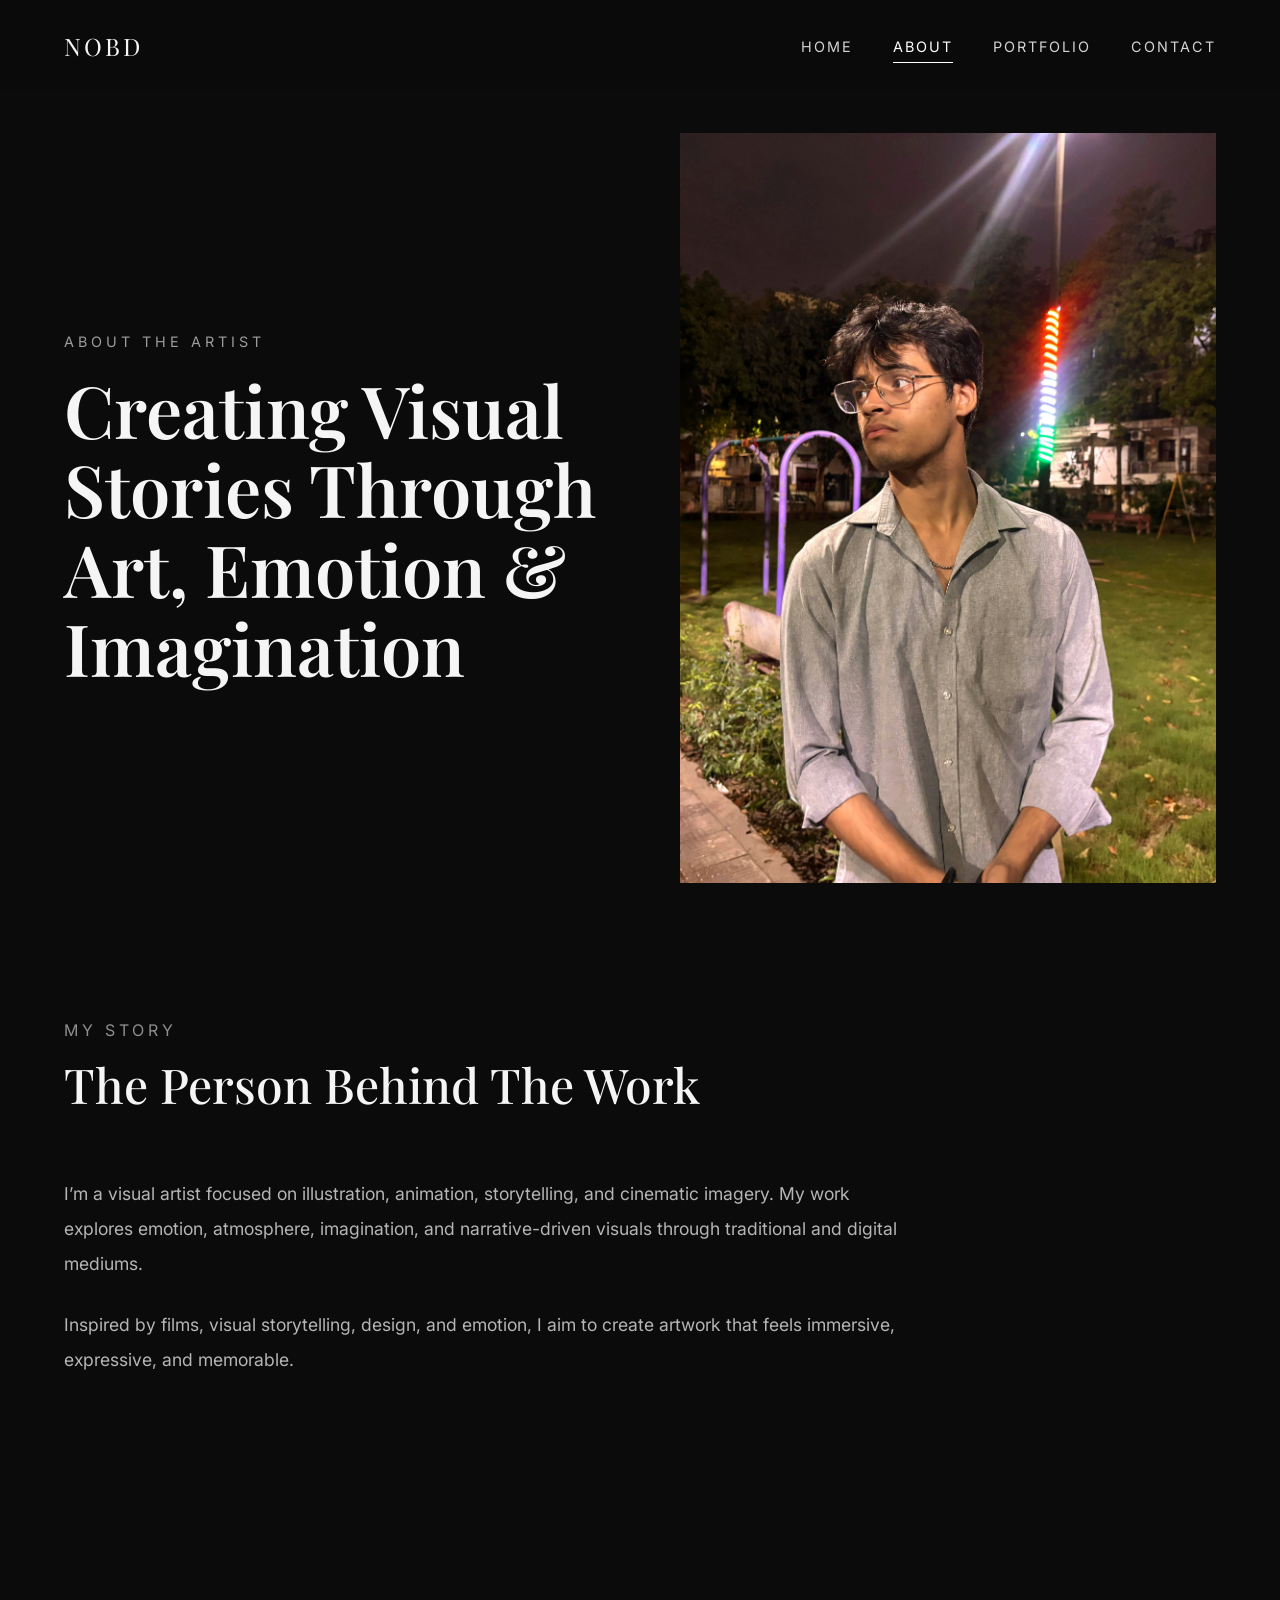
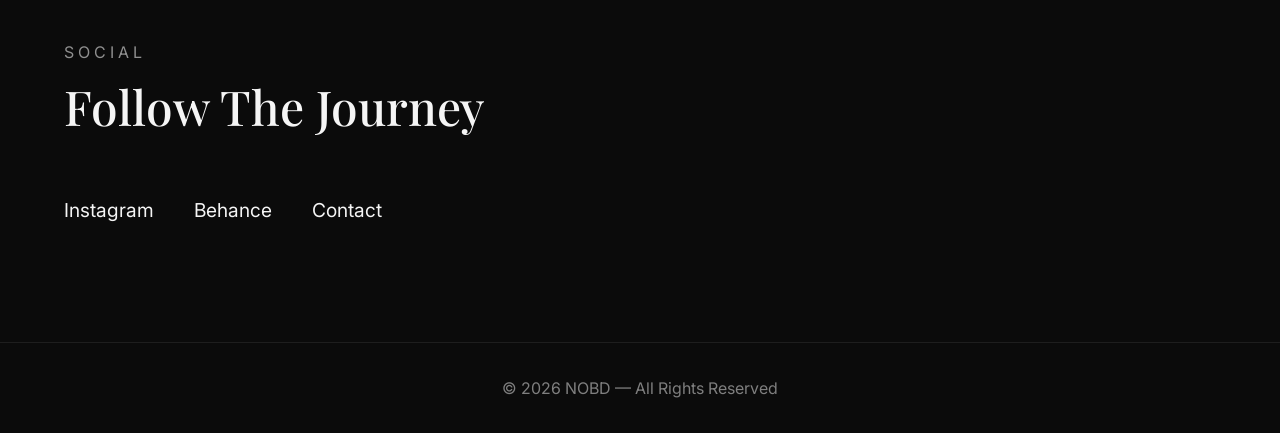
==== about.html @ cdb42632 "Update about.html" ====
<!DOCTYPE html>
<html lang="en">
<head>
    <meta charset="UTF-8">
    <meta name="viewport" content="width=device-width, initial-scale=1.0">

    <title>NOBD — About</title>

    <!-- Google Fonts -->
    <link rel="preconnect" href="https://fonts.googleapis.com">
    <link rel="preconnect" href="https://fonts.gstatic.com" crossorigin>

    <link href="https://fonts.googleapis.com/css2?family=Playfair+Display:wght@400;500;600;700&family=Inter:wght@300;400;500;600&display=swap" rel="stylesheet">

    <link rel="stylesheet" href="style.css">
</head>
<body>

    <!-- NAVBAR -->
    <header>
        <nav class="navbar">

            <a href="index.html" class="logo">NOBD</a>

            <ul class="nav-links">
                <li><a href="index.html">HOME</a></li>
                <li><a href="about.html" class="active">ABOUT</a></li>
                <li><a href="portfolio.html">PORTFOLIO</a></li>
                <li><a href="contact.html">CONTACT</a></li>
            </ul>

        </nav>
    </header>


    <!-- ABOUT HERO -->
    <section class="about-page">

        <div class="about-left">
            <p class="small-heading">ABOUT THE ARTIST</p>

            <h1>
                Creating Visual Stories Through Art, Emotion & Imagination
            </h1>
        </div>

        <div class="about-right">
            <img src="IMG_20260401_085325.jpg.jpeg" alt="Artist Portrait">
        </div>

    </section>


    <!-- BIO -->
    <section class="about-content">

        <div class="section-title">
            <p>MY STORY</p>
            <h2>The Person Behind The Work</h2>
        </div>

        <p class="about-description">
            I’m a visual artist focused on illustration, animation,
            storytelling, and cinematic imagery. My work explores emotion,
            atmosphere, imagination, and narrative-driven visuals through
            traditional and digital mediums.
        </p>

        <p class="about-description">
            Inspired by films, visual storytelling, design, and emotion,
            I aim to create artwork that feels immersive, expressive,
            and memorable.
        </p>

    </section>

  <!-- SOCIALS -->
    <section class="social-section">

        <div class="section-title">
            <p>SOCIAL</p>
            <h2>Follow The Journey</h2>
        </div>

        <div class="social-links">
            <a href="#">Instagram</a>
            <a href="#">Behance</a>
            <a href="#">Contact</a>
        </div>

    </section>


    <!-- FOOTER -->
    <footer>
        <p>© 2026 NOBD — All Rights Reserved</p>
    </footer>

</body>
</html>
---- style.css ----
/* RESET */

*{
    margin:0;
    padding:0;
    box-sizing:border-box;
}

html{
    scroll-behavior:smooth;
}

body{
    background:#0b0b0b;
    color:#f5f5f5;
    font-family:'Inter', sans-serif;
}


/* NAVBAR */

header{
    width:100%;
    position:fixed;
    top:0;
    left:0;
    z-index:1000;
    background:rgba(11,11,11,0.95);
    backdrop-filter:blur(10px);
}

.hero {
    position: relative;
    background: url("IMG_20260528_232322.jpg.jpeg") no-repeat center center;
    background-size: cover;
    min-height: 100vh; /* full screen height */
    display: flex;
    align-items: center;
    justify-content: center;
    text-align: left;
    color: white;
}

/* Add a semi-transparent overlay */
.hero::before {
    content: "";
    position: absolute;
    top: 0;
    left: 0;
    width: 100%;
    height: 100%;
    background-color: rgba(0,0,0,0.5); /* black overlay at 50% transparency */
    z-index: 1;
}

/* Ensure text stays above the overlay */
.hero h1,
.hero p,
.hero .hero-button {
    position: relative;
    z-index: 2;
}

.navbar{
    width:90%;
    max-width:1400px;
    margin:auto;

    display:flex;
    justify-content:space-between;
    align-items:center;

    padding:30px 0;
}

.logo{
    text-decoration:none;
    color:#f5f5f5;
    font-size:1.5rem;
    font-family:'Playfair Display', serif;
    letter-spacing:3px;
}

.nav-links{
    display:flex;
    list-style:none;
    gap:40px;
}

.nav-links a{
    text-decoration:none;
    color:#d4d4d4;
    font-size:0.9rem;
    letter-spacing:2px;
    position:relative;
    transition:0.3s;
}

.nav-links a:hover,
.nav-links a.active{
    color:white;
}

.nav-links a::after{
    content:'';
    position:absolute;
    left:0;
    bottom:-8px;
    width:0;
    height:1px;
    background:white;
    transition:0.3s ease;
}

.nav-links a:hover::after,
.nav-links a.active::after{
    width:100%;
}


/* HERO */

.hero{
    min-height:100vh;
    display:flex;
    align-items:center;
    width:90%;
    max-width:1400px;
    margin:auto;
}

.hero-text{
    max-width:850px;
}

.small-heading{
    text-transform:uppercase;
    letter-spacing:4px;
    font-size:0.9rem;
    color:#9d9d9d;
    margin-bottom:20px;
}

.hero h1{
    font-family:'Playfair Display', serif;
    font-size:5.5rem;
    font-weight:600;
    line-height:1.1;
    margin-bottom:30px;
}

.hero-description{
    color:#b5b5b5;
    font-size:1.1rem;
    line-height:1.9;
    max-width:650px;
    margin-bottom:40px;
}

.hero-button{
    display:inline-block;
    text-decoration:none;
    color:#0b0b0b;
    background:#f5f5f5;
    padding:18px 42px;
    transition:0.4s ease;
    letter-spacing:2px;
    text-transform:uppercase;
}

.hero-button:hover{
    transform:translateY(-3px);
}


/* SECTION SPACING */

.featured-work,
.about-preview,
.social-section{
    width:90%;
    max-width:1400px;
    margin:auto;
    padding:120px 0;
}


/* TITLES */

.section-title p{
    color:#8f8f8f;
    letter-spacing:4px;
    margin-bottom:12px;
    text-transform:uppercase;
}

.section-title h2{
    font-size:3rem;
    font-family:'Playfair Display', serif;
    font-weight:500;
    margin-bottom:60px;
}


/* GALLERY */

.gallery-grid{
    display:grid;
    grid-template-columns:repeat(3,1fr);
    gap:30px;
}

.gallery-card{
    overflow:hidden;
    cursor:pointer;
}

.gallery-card img{
    width:100%;
    height:500px;
    object-fit:cover;
    transition:0.6s ease;
}

.gallery-card:hover img{
    transform:scale(1.08);
}


/* ABOUT PREVIEW */

.about-text{
    max-width:700px;
    color:#b5b5b5;
    line-height:2;
    font-size:1.05rem;
    margin-bottom:25px;
}

.text-link{
    color:#f5f5f5;
    text-decoration:none;
    letter-spacing:2px;
    text-transform:uppercase;
}

.text-link:hover{
    opacity:0.7;
}


/* SOCIAL */

.social-links{
    display:flex;
    gap:40px;
    flex-wrap:wrap;
}

.social-links a{
    color:#f5f5f5;
    text-decoration:none;
    font-size:1.2rem;
    position:relative;
}

.social-links a::after{
    content:'';
    position:absolute;
    left:0;
    bottom:-6px;
    width:0;
    height:1px;
    background:#fff;
    transition:0.3s;
}

.social-links a:hover::after{
    width:100%;
}


/* FOOTER */

footer{
    border-top:1px solid #1e1e1e;
    text-align:center;
    padding:35px 20px;
    color:#7f7f7f;
}


/* RESPONSIVE */

@media(max-width:992px){

    .hero h1{
        font-size:4rem;
    }

    .gallery-grid{
        grid-template-columns:1fr;
    }

    .gallery-card img{
        height:400px;
    }
}

@media(max-width:768px){

    .navbar{
        flex-direction:column;
        gap:20px;
    }

    .nav-links{
        gap:20px;
        flex-wrap:wrap;
        justify-content:center;
    }

    .hero{
        text-align:center;
        justify-content:center;
    }

    .hero h1{
        font-size:3rem;
    }

    .section-title h2{
        font-size:2.2rem;
    }

    .social-links{
        gap:20px;
    }
}

/* ABOUT PAGE */

.about-page{
    width:90%;
    max-width:1400px;
    min-height:100vh;
    margin:auto;

    display:grid;
    grid-template-columns:1fr 1fr;
    align-items:center;
    gap:80px;

    padding-top:120px;
}

.about-left h1{
    font-family:'Playfair Display', serif;
    font-size:4.5rem;
    line-height:1.1;
    font-weight:600;
}

.about-right img{
    width:100%;
    height:750px;
    object-fit:cover;
}

.about-content,
.skills-section,
.artist-philosophy{
    width:90%;
    max-width:1400px;
    margin:auto;
    padding:120px 0;
}

.about-description{
    max-width:850px;
    color:#b5b5b5;
    font-size:1.1rem;
    line-height:2;
    margin-bottom:25px;
}

.skills-grid{
    display:grid;
    grid-template-columns:repeat(3,1fr);
    gap:30px;
}

.skill-card{
    border:1px solid #222;
    padding:45px;
    transition:0.4s ease;
}

.skill-card:hover{
    transform:translateY(-5px);
}

.skill-card h3{
    font-family:'Playfair Display', serif;
    font-size:2rem;
    margin-bottom:15px;
}

.skill-card p{
    color:#b5b5b5;
    line-height:1.8;
}

@media(max-width:992px){

    .about-page{
        grid-template-columns:1fr;
    }

    .about-left h1{
        font-size:3rem;
    }

    .about-right img{
        height:500px;
    }

    .skills-grid{
        grid-template-columns:1fr;
    }
}

/* PORTFOLIO PAGE */

/* ==========================
   PORTFOLIO PAGE
========================== */

.portfolio-hero{
    width:90%;
    max-width:1400px;
    min-height:70vh;
    margin:auto;

    display:flex;
    flex-direction:column;
    justify-content:center;

    padding-top:140px;
}

.portfolio-hero h1{
    font-family:'Playfair Display', serif;
    font-size:5rem;
    line-height:1.08;
    font-weight:600;
    max-width:950px;
}


/* CATEGORY MENU */

.portfolio-menu{
    width:90%;
    max-width:1400px;
    margin:auto;

    display:flex;
    gap:40px;
    flex-wrap:wrap;

    padding-bottom:100px;
}

.portfolio-menu a{
    color:#f5f5f5;
    text-decoration:none;
    text-transform:uppercase;
    letter-spacing:2px;
    font-size:0.95rem;

    position:relative;
}

.portfolio-menu a::after{
    content:'';
    position:absolute;
    left:0;
    bottom:-7px;

    width:0;
    height:1px;

    background:#f5f5f5;
    transition:0.35s ease;
}

.portfolio-menu a:hover::after{
    width:100%;
}


/* PORTFOLIO SECTION */

.portfolio-section{
    width:90%;
    max-width:1400px;
    margin:auto;
    padding:90px 0;
}


/* PINTEREST GRID */

.gallery-grid{
    column-count:3;
    column-gap:24px;
}

.gallery-card{
    break-inside:avoid;
    margin-bottom:24px;

    overflow:hidden;
    cursor:pointer;
}

.gallery-card img{
    width:100%;
    display:block;

    transition:0.6s ease;
}

.gallery-card:hover img{
    transform:scale(1.04);
}


/* FILMS */

.film-grid{
    display:grid;
    grid-template-columns:repeat(2,1fr);
    gap:30px;
}

.film-card{
    border:1px solid #222;
    padding:50px;
    transition:0.35s ease;
}

.film-card:hover{
    transform:translateY(-4px);
}

.film-card h3{
    font-family:'Playfair Display', serif;
    font-size:2rem;
    margin-bottom:20px;
}

.film-card p{
    color:#b5b5b5;
    line-height:1.9;
}


/* COMMISSIONS */

.commission-section{
    width:90%;
    max-width:1400px;
    margin:auto;
    text-align:center;

    padding:140px 0;
}

.commission-box{
    max-width:750px;
    margin:50px auto;

    border:1px solid #222;
    padding:60px;
}

.commission-box p{
    font-size:1.1rem;
    margin-bottom:20px;
    color:#d4d4d4;
}


/* RESPONSIVE */

@media(max-width:992px){

    .portfolio-hero h1{
        font-size:3.5rem;
    }

    .gallery-grid{
        column-count:2;
    }

    .film-grid{
        grid-template-columns:1fr;
    }
}

@media(max-width:768px){

    .portfolio-hero h1{
        font-size:2.7rem;
    }

    .portfolio-menu{
        gap:20px;
    }

    .gallery-grid{
        column-count:1;
    }

    .commission-box{
        padding:40px 25px;
    }
}

/* CONTACT PAGE */

.contact-hero{
    width:90%;
    max-width:1400px;
    min-height:70vh;
    margin:auto;

    display:flex;
    flex-direction:column;
    justify-content:center;

    padding-top:120px;
}

.contact-hero h1{
    font-family:'Playfair Display', serif;
    font-size:5rem;
    line-height:1.1;
    max-width:850px;
    margin-bottom:25px;
}

.contact-subtext{
    color:#b5b5b5;
    max-width:600px;
    line-height:1.9;
    font-size:1.1rem;
}

.contact-container{
    width:90%;
    max-width:1400px;
    margin:auto;

    display:grid;
    grid-template-columns:1fr 1fr;
    gap:80px;

    padding:100px 0;
}

.contact-links{
    display:flex;
    flex-direction:column;
    gap:40px;
}

.contact-item span{
    display:block;
    color:#8a8a8a;
    letter-spacing:3px;
    text-transform:uppercase;
    margin-bottom:10px;
}

.contact-item a{
    color:#f5f5f5;
    text-decoration:none;
    font-size:1.3rem;
    transition:0.3s;
}

.contact-item a:hover{
    opacity:0.7;
}

.contact-form{
    display:flex;
    flex-direction:column;
    gap:25px;
}

.contact-form input,
.contact-form textarea{
    background:transparent;
    border:1px solid #2a2a2a;
    color:#f5f5f5;
    padding:22px;
    font-size:1rem;
    font-family:'Inter', sans-serif;
    outline:none;
}

.contact-form textarea{
    min-height:220px;
    resize:none;
}

.contact-form input:focus,
.contact-form textarea:focus{
    border-color:#f5f5f5;
}

.contact-form button{
    border:none;
    cursor:pointer;
    width:fit-content;
}

@media(max-width:992px){

    .contact-hero h1{
        font-size:3rem;
    }

    .contact-container{
        grid-template-columns:1fr;
    }
}
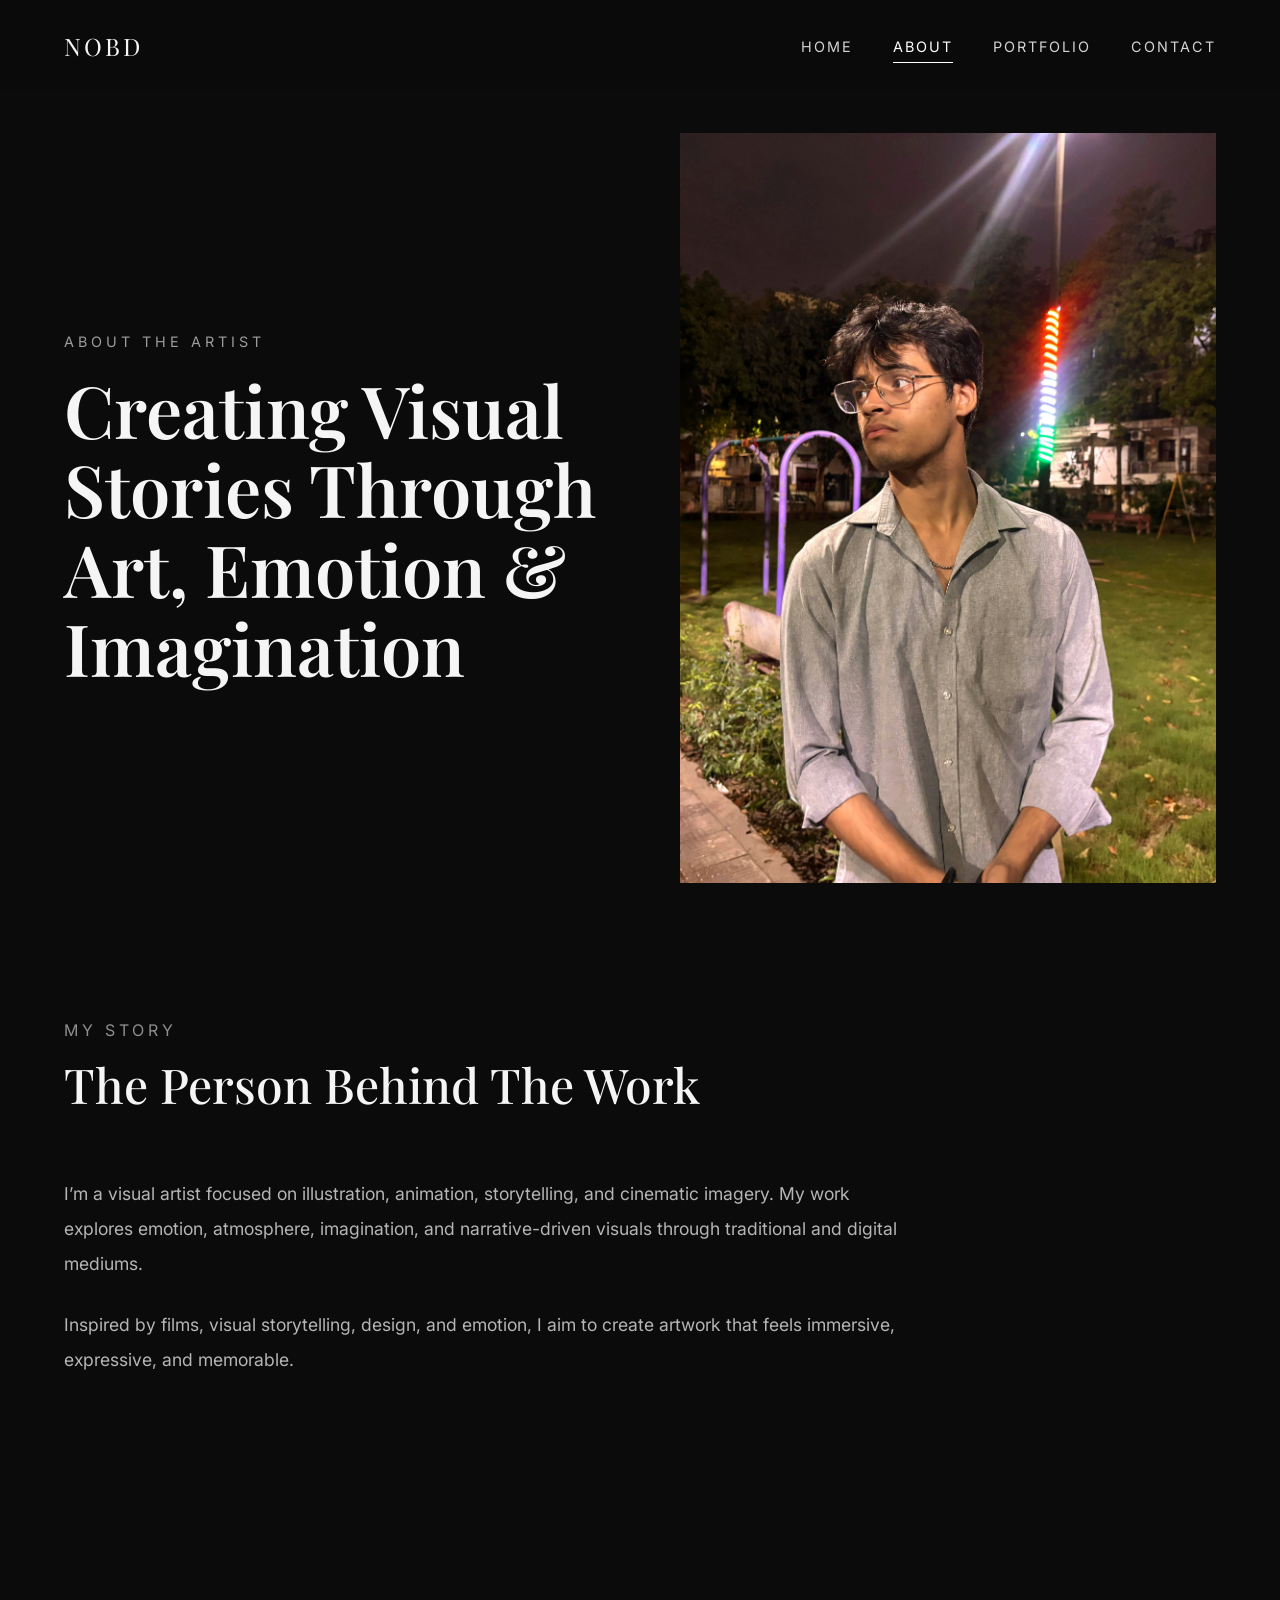
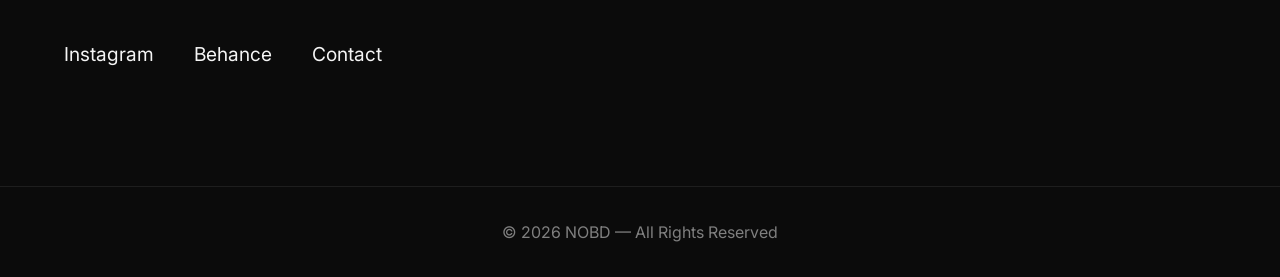
==== commit c551729e: "Update about.html" ====
--- a/about.html
+++ b/about.html
@@ -77,11 +77,6 @@
   <!-- SOCIALS -->
     <section class="social-section">
 
-        <div class="section-title">
-            <p>SOCIAL</p>
-            <h2>Follow The Journey</h2>
-        </div>
-
         <div class="social-links">
             <a href="#">Instagram</a>
             <a href="#">Behance</a>
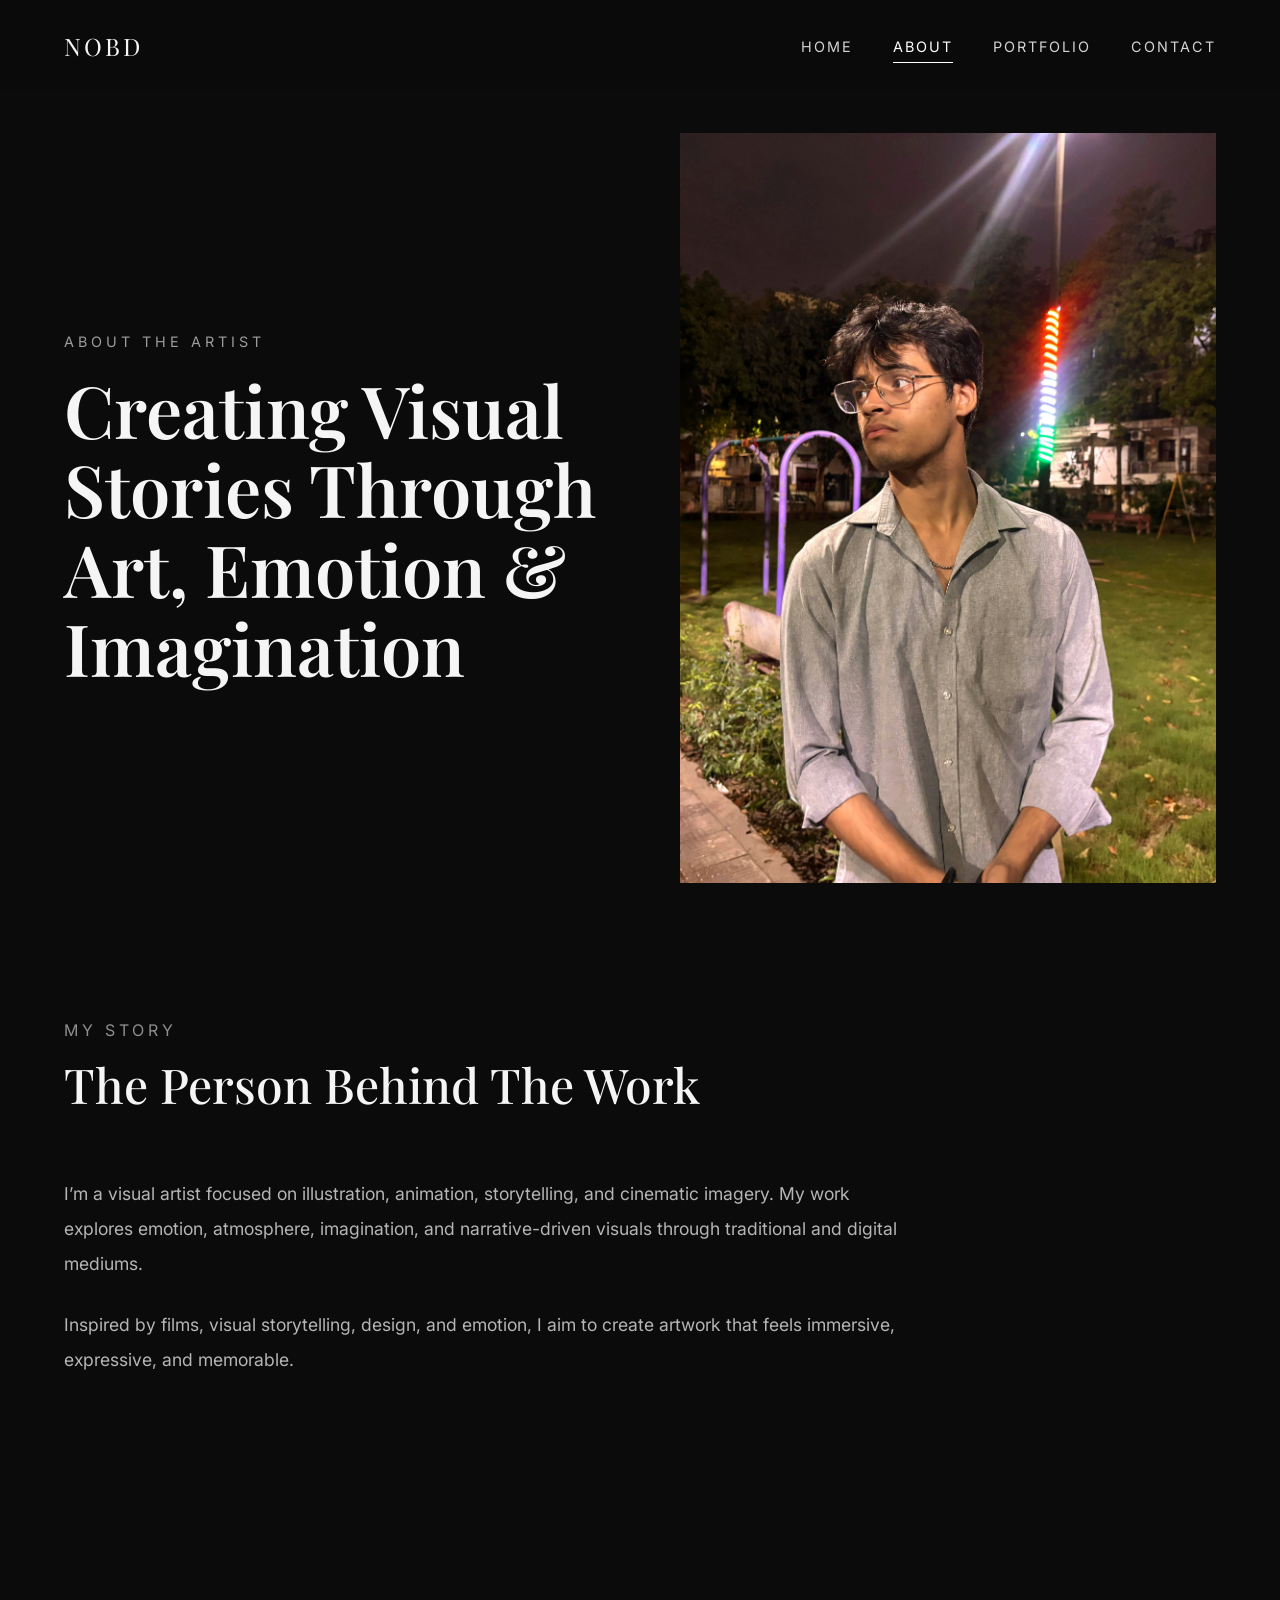
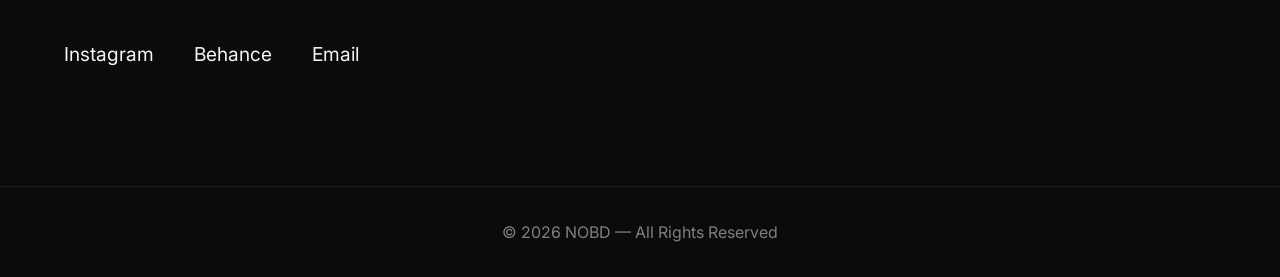
==== commit 24ee949f: "Update about.html" ====
--- a/about.html
+++ b/about.html
@@ -80,7 +80,7 @@
         <div class="social-links">
             <a href="#">Instagram</a>
             <a href="#">Behance</a>
-            <a href="#">Contact</a>
+            <a href="#">Email</a>
         </div>
 
     </section>
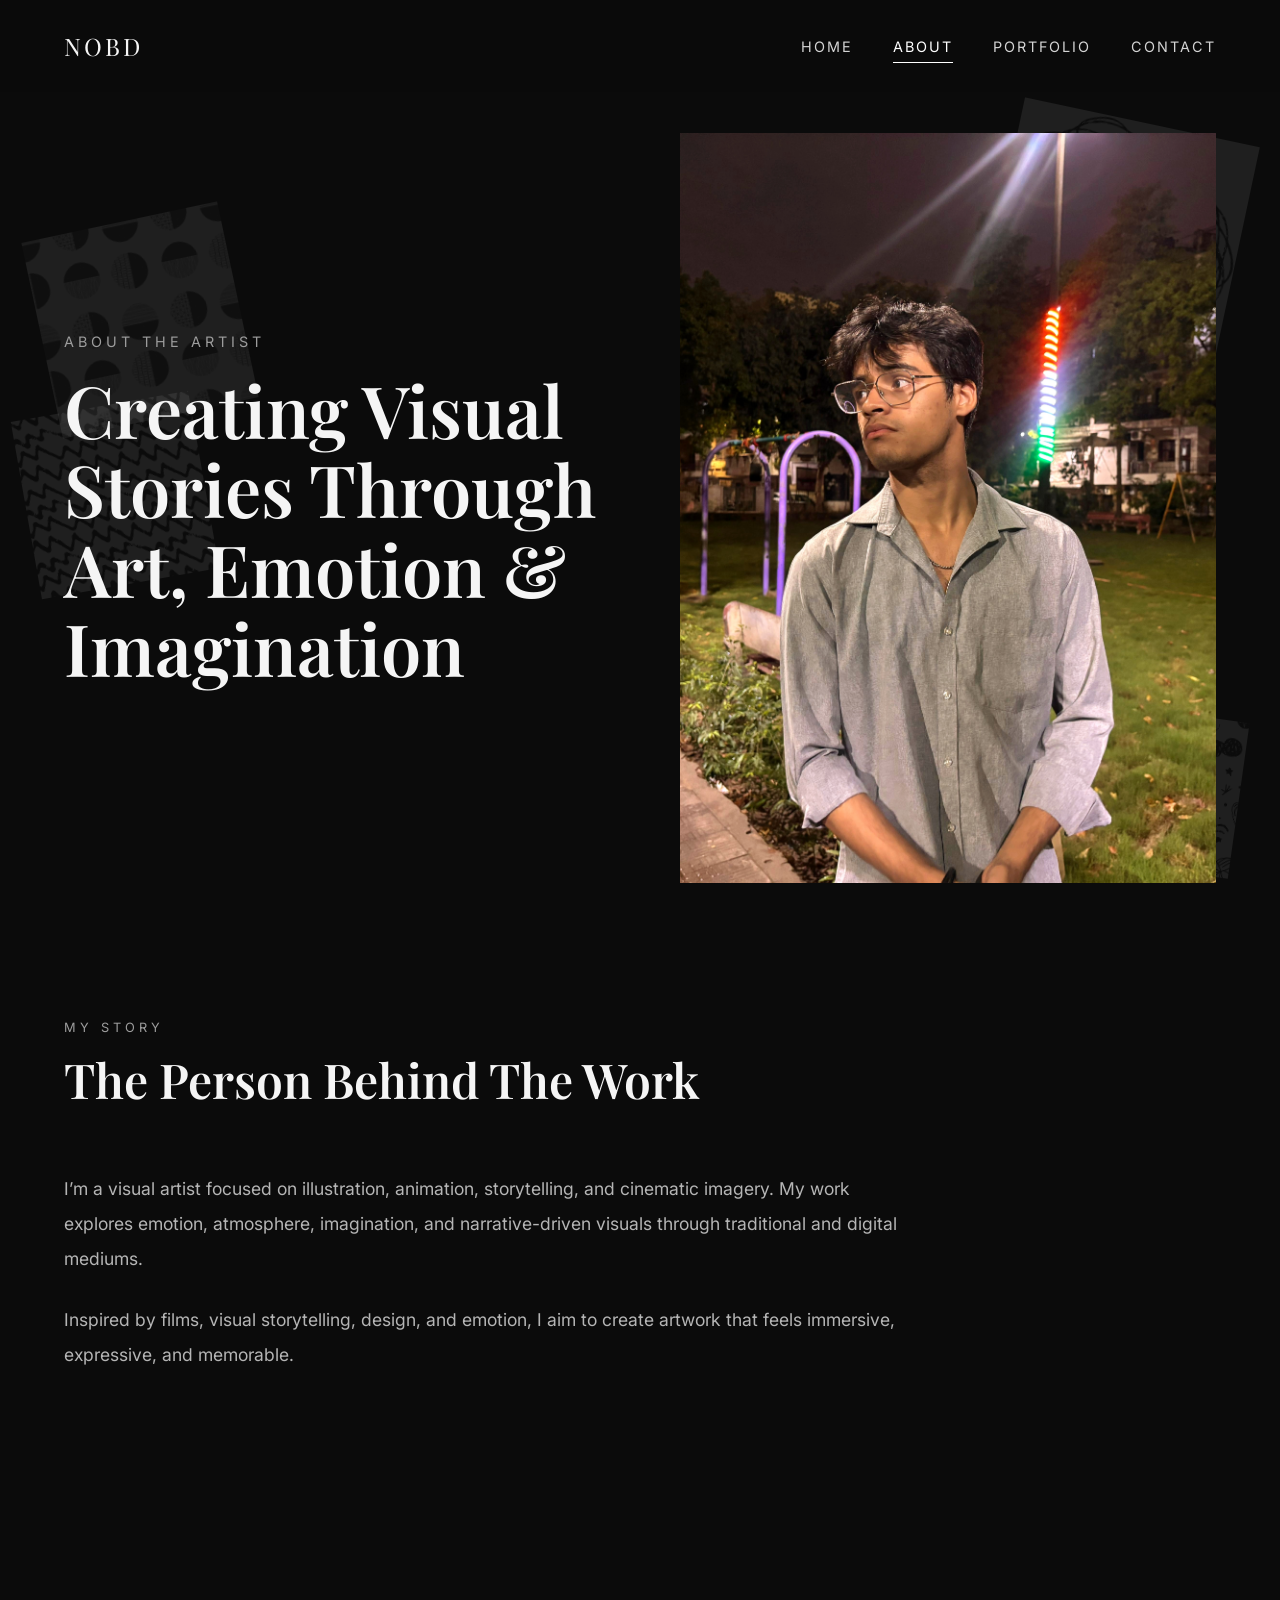
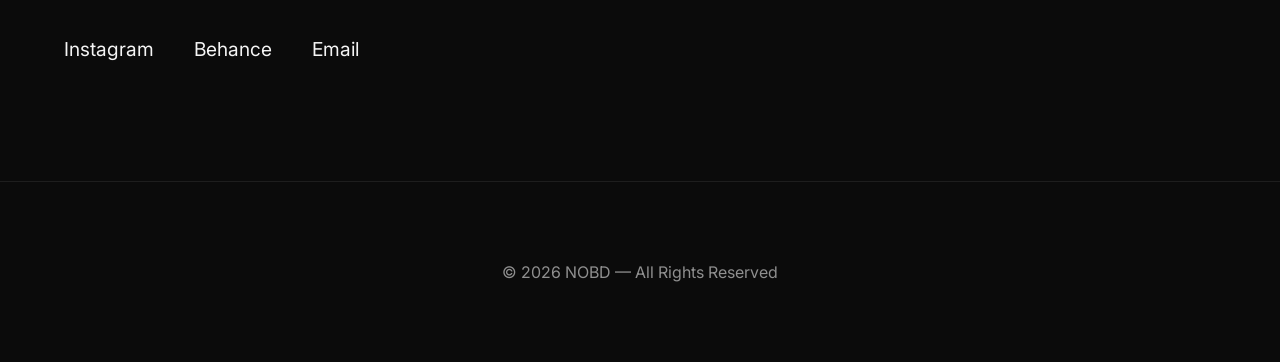
==== commit 4b6b77a1: "Update about.html" ====
--- a/about.html
+++ b/about.html
@@ -50,7 +50,13 @@
 
     </section>
 
+<!-- 3D DOODLES BACKGROUND -->
 
+<img src="irbNnd6zUmK8MLkMOgVqT2cky3yNyKaSiYp2iGUiqb-Iz8wboo-SpiJLUc4adZH9-VQaPQr3JUed2CWcxKu-xfXt7uoMErpBBxB45ysJFe-n9ABugfDm_D38xRViabHUWdEs6S34VGIXd-7Umz3UbDQqi__qfjJBYPEoh6MdU6sDRT0OMRGdSq-DNMKvC59c.jpg" class="doodle doodle-1" alt="">
+<img src="monochrome-zigzag-pattern-vector-21310605.webp" class="doodle doodle-2" alt="">
+<img src="seamless-monochrome-pattern-featuring-variety-hand-drawn-black-doodles-white-background-including-stars-spirals-clouds-447871939.webp" class="doodle doodle-3" alt="">
+<img src="hand-drawn-monochrome-pattern-vector-37376647.webp" class="doodle doodle-4" alt="">
+    
     <!-- BIO -->
     <section class="about-content">
 
--- a/style.css
+++ b/style.css
@@ -430,63 +430,45 @@
     }
 }
 
-/* PORTFOLIO PAGE */
-
-/* ==========================
+
+
+/* ======================================
    PORTFOLIO PAGE
-========================== */
-
-.portfolio-hero{
-    width:90%;
-    max-width:1400px;
-    min-height:70vh;
-    margin:auto;
-
-    display:flex;
-    flex-direction:column;
-    justify-content:center;
-
-    padding-top:140px;
-}
-
-.portfolio-hero h1{
-    font-family:'Playfair Display', serif;
-    font-size:5rem;
-    line-height:1.08;
-    font-weight:600;
-    max-width:950px;
-}
-
-
-/* CATEGORY MENU */
+====================================== */
+
+
+/* MENU */
 
 .portfolio-menu{
     width:90%;
     max-width:1400px;
-    margin:auto;
+
+    margin:140px auto 20px;
 
     display:flex;
+    flex-wrap:wrap;
     gap:40px;
-    flex-wrap:wrap;
-
-    padding-bottom:100px;
+
+    justify-content:center;
 }
 
 .portfolio-menu a{
+    text-decoration:none;
     color:#f5f5f5;
-    text-decoration:none;
+
     text-transform:uppercase;
     letter-spacing:2px;
-    font-size:0.95rem;
+    font-size:0.9rem;
 
     position:relative;
 }
 
 .portfolio-menu a::after{
     content:'';
+
     position:absolute;
     left:0;
-    bottom:-7px;
+    bottom:-6px;
 
     width:0;
     height:1px;
@@ -498,6 +480,36 @@
 .portfolio-menu a:hover::after{
     width:100%;
 }
+
+
+
+/* HANDWRITTEN TITLE */
+
+.portfolio-title{
+    width:90%;
+    max-width:1400px;
+
+    padding-top:180px;
+    margin:0 auto 60px;
+
+    text-align:center;
+}
+
+.portfolio-title h1{
+    font-family:'Caveat', cursive;
+
+    font-size:6rem;
+    font-weight:500;
+
+    line-height:1;
+    letter-spacing:2px;
+
+    color:#f5f5f5;
+
+    position:relative;
+    top:30px;
+}
+
 
 
 /* PORTFOLIO SECTION */
@@ -506,8 +518,33 @@
     width:90%;
     max-width:1400px;
     margin:auto;
-    padding:90px 0;
-}
+
+    padding:70px 0;
+}
+
+
+
+/* SECTION TITLES */
+
+.section-title{
+    margin-bottom:45px;
+}
+
+.section-title p{
+    text-transform:uppercase;
+    letter-spacing:4px;
+    font-size:0.8rem;
+    color:#9d9d9d;
+
+    margin-bottom:12px;
+}
+
+.section-title h2{
+    font-family:'Playfair Display', serif;
+    font-size:3rem;
+    font-weight:600;
+}
+
 
 
 /* PINTEREST GRID */
@@ -529,91 +566,78 @@
     width:100%;
     display:block;
 
-    transition:0.6s ease;
+    transition:0.5s ease;
 }
 
 .gallery-card:hover img{
-    transform:scale(1.04);
-}
-
-
-/* FILMS */
-
-.film-grid{
+    transform:scale(1.03);
+}
+
+
+
+/* VIDEO GRID */
+
+.video-grid{
     display:grid;
     grid-template-columns:repeat(2,1fr);
-    gap:30px;
-}
-
-.film-card{
-    border:1px solid #222;
-    padding:50px;
-    transition:0.35s ease;
-}
-
-.film-card:hover{
-    transform:translateY(-4px);
-}
-
-.film-card h3{
+    gap:40px;
+}
+
+.video-card video{
+    width:100%;
+    display:block;
+
+    margin-bottom:18px;
+}
+
+.video-card h3{
     font-family:'Playfair Display', serif;
     font-size:2rem;
-    margin-bottom:20px;
-}
-
-.film-card p{
-    color:#b5b5b5;
-    line-height:1.9;
-}
-
-
-/* COMMISSIONS */
-
-.commission-section{
-    width:90%;
-    max-width:1400px;
-    margin:auto;
+
+    margin-bottom:12px;
+}
+
+.video-card p{
+    color:#bdbdbd;
+    line-height:1.8;
+}
+
+
+
+/* FOOTER */
+
+footer{
     text-align:center;
-
-    padding:140px 0;
-}
-
-.commission-box{
-    max-width:750px;
-    margin:50px auto;
-
-    border:1px solid #222;
-    padding:60px;
-}
-
-.commission-box p{
-    font-size:1.1rem;
-    margin-bottom:20px;
-    color:#d4d4d4;
-}
+    padding:80px 20px;
+}
+
+footer p{
+    color:#8f8f8f;
+}
+
 
 
 /* RESPONSIVE */
 
 @media(max-width:992px){
 
-    .portfolio-hero h1{
-        font-size:3.5rem;
+    .portfolio-title h1{
+        font-size:4rem;
     }
 
     .gallery-grid{
         column-count:2;
     }
 
-    .film-grid{
+    .video-grid{
         grid-template-columns:1fr;
     }
 }
 
 @media(max-width:768px){
 
-    .portfolio-hero h1{
-        font-size:2.7rem;
+    .portfolio-title h1{
+        font-size:3rem;
     }
 
     .portfolio-menu{
@@ -624,10 +648,12 @@
         column-count:1;
     }
 
-    .commission-box{
-        padding:40px 25px;
-    }
-}
+    .section-title h2{
+        font-size:2.2rem;
+    }
+}
+
+
 
 /* CONTACT PAGE */
 
@@ -729,6 +755,118 @@
     width:fit-content;
 }
 
+
+/* ======================================
+   GLOBAL 3D DOODLES
+   (HOME / ABOUT / PORTFOLIO / CONTACT)
+====================================== */
+
+body{
+    overflow-x:hidden;
+}
+
+
+/* BASE DOODLE STYLE */
+
+.doodle{
+    position:fixed;
+    z-index:-1;
+
+    pointer-events:none;
+
+    opacity:0.08;
+
+    filter:
+        grayscale(100%)
+        contrast(110%)
+        drop-shadow(0 10px 30px rgba(255,255,255,0.05));
+
+    transition:0.4s ease;
+}
+
+
+/* TOP RIGHT */
+
+.doodle-1{
+    width:240px;
+
+    top:120px;
+    right:40px;
+
+    transform:rotate(12deg);
+}
+
+
+/* LEFT CENTER */
+
+.doodle-2{
+    width:180px;
+
+    top:45%;
+    left:25px;
+
+    transform:rotate(-10deg);
+}
+
+
+/* BOTTOM RIGHT */
+
+.doodle-3{
+    width:280px;
+
+    bottom:40px;
+    right:40px;
+
+    transform:rotate(8deg);
+}
+
+
+/* TOP LEFT */
+
+.doodle-4{
+    width:200px;
+
+    top:220px;
+    left:40px;
+
+    transform:rotate(-12deg);
+}
+
+
+/* RESPONSIVE */
+
+@media(max-width:768px){
+
+    .doodle{
+        opacity:0.05;
+    }
+
+    .doodle-1{
+        width:140px;
+        top:100px;
+        right:10px;
+    }
+
+    .doodle-2{
+        width:110px;
+        left:10px;
+    }
+
+    .doodle-3{
+        width:160px;
+        right:10px;
+        bottom:20px;
+    }
+
+    .doodle-4{
+        width:120px;
+        top:180px;
+        left:10px;
+    }
+}
+
+
+
 @media(max-width:992px){
 
     .contact-hero h1{
@@ -739,3 +877,34 @@
         grid-template-columns:1fr;
     }
 }
+
+.bg-shape{
+    position:fixed;
+    z-index:-1;
+
+    background-size:cover;
+    background-repeat:no-repeat;
+
+    opacity:0.07;
+    filter:grayscale(100%);
+}
+
+.shape-1{
+    width:500px;
+    height:500px;
+
+    top:-100px;
+    right:-120px;
+
+    background-image:url("images/shape1.png");
+}
+
+.shape-2{
+    width:420px;
+    height:420px;
+
+    bottom:-50px;
+    left:-100px;
+
+    background-image:url("images/shape2.png");
+}
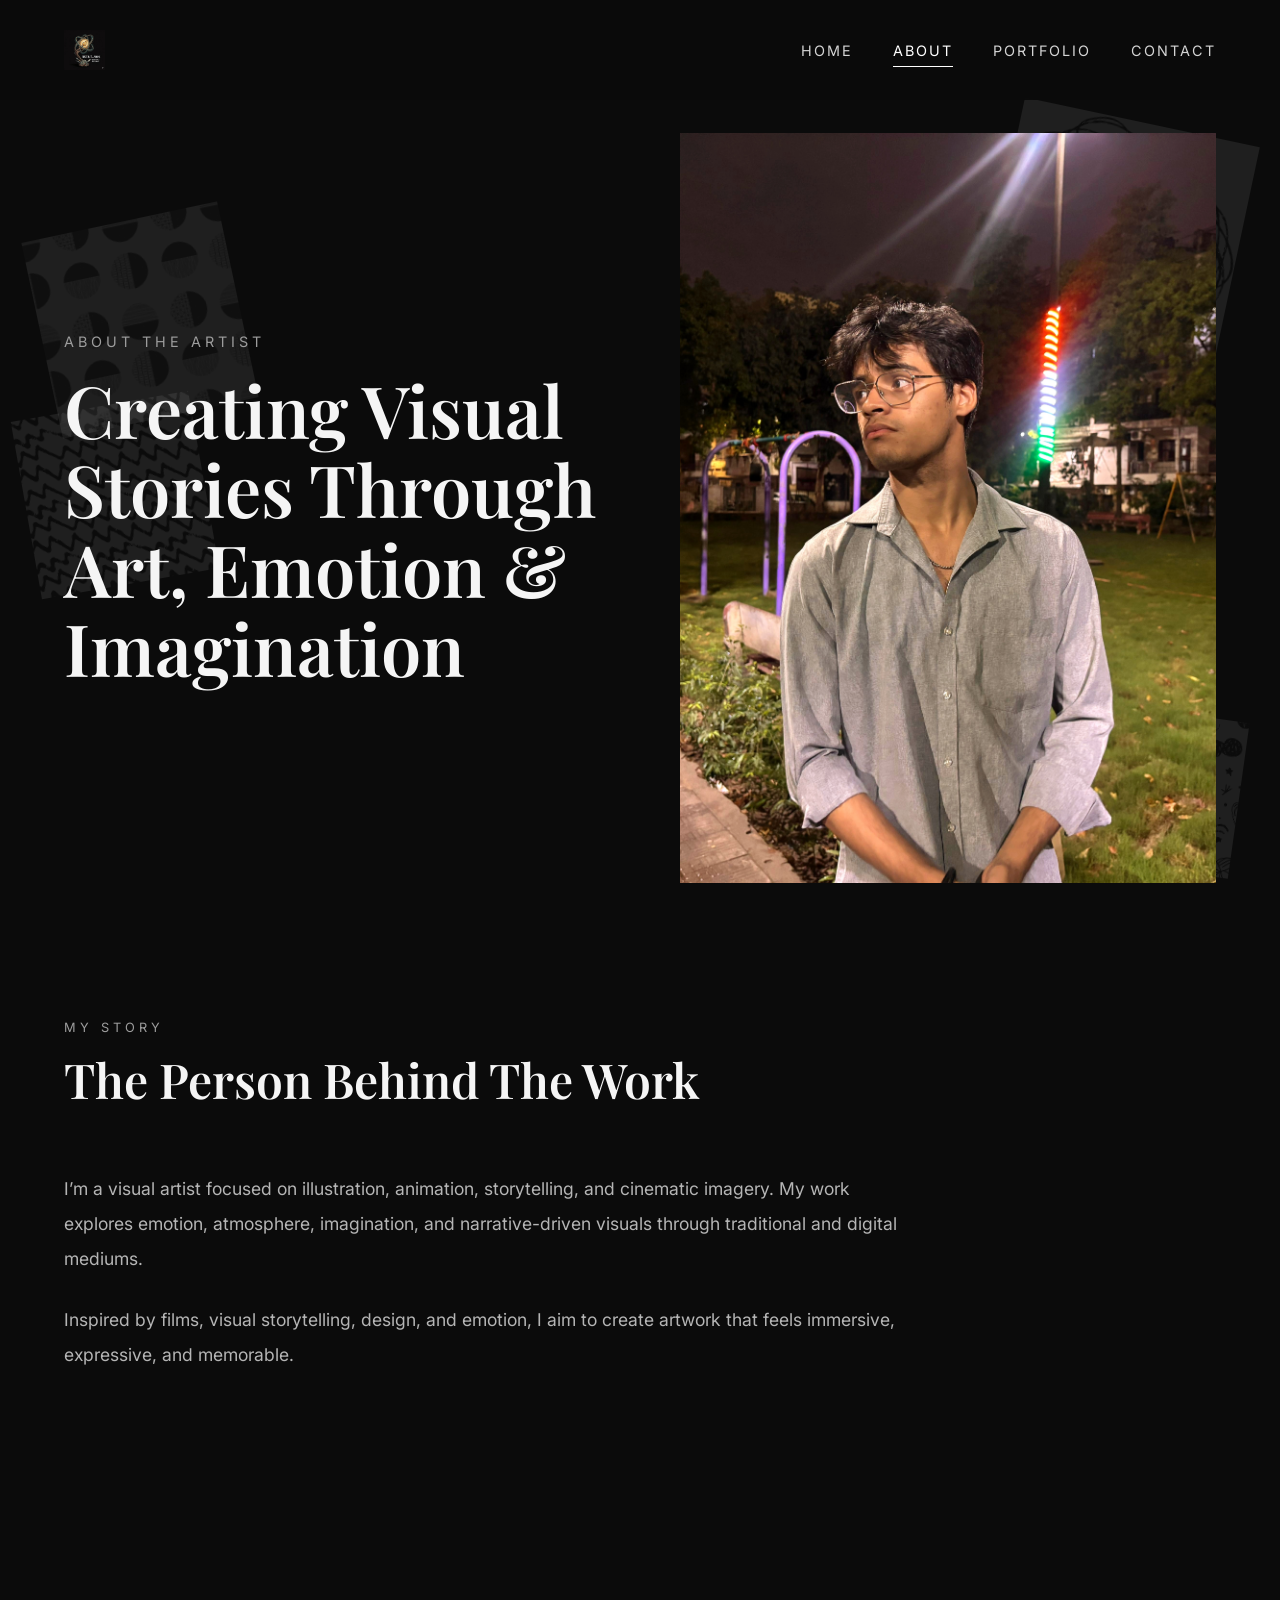
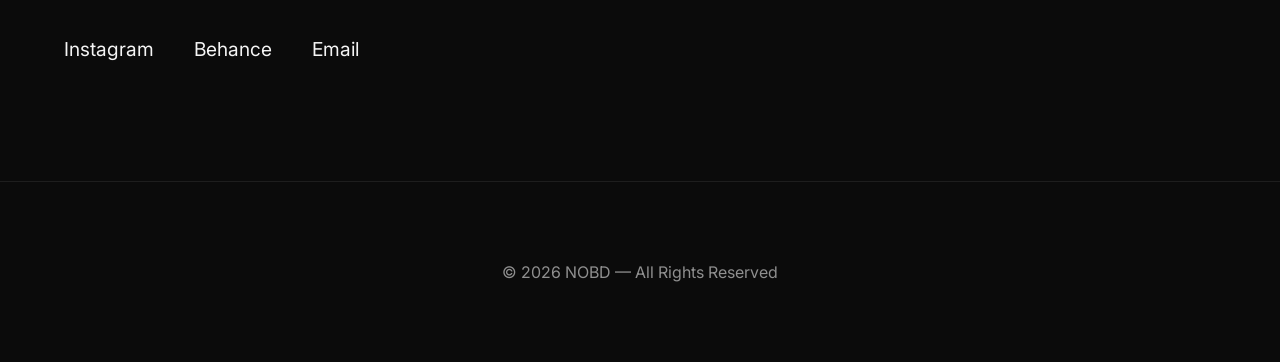
==== commit c4e81d89: "Update about.html" ====
--- a/about.html
+++ b/about.html
@@ -20,7 +20,9 @@
     <header>
         <nav class="navbar">
 
-            <a href="index.html" class="logo">NOBD</a>
+            <a href="index.html" class="logo">
+    <img src="ce8693cd-f015-4c46-a90b-f4a275d9ae92.jpg" alt="Abhishek Rawat Logo">
+</a>
 
             <ul class="nav-links">
                 <li><a href="index.html">HOME</a></li>
--- a/style.css
+++ b/style.css
@@ -73,12 +73,18 @@
     padding:30px 0;
 }
 
+/* LOGO */
+
 .logo{
-    text-decoration:none;
-    color:#f5f5f5;
-    font-size:1.5rem;
-    font-family:'Playfair Display', serif;
-    letter-spacing:3px;
+    display:flex;
+    align-items:center;
+}
+
+.logo img{
+    height:40px;
+    width:auto;
+    display:block;
+    object-fit:contain;
 }
 
 .nav-links{
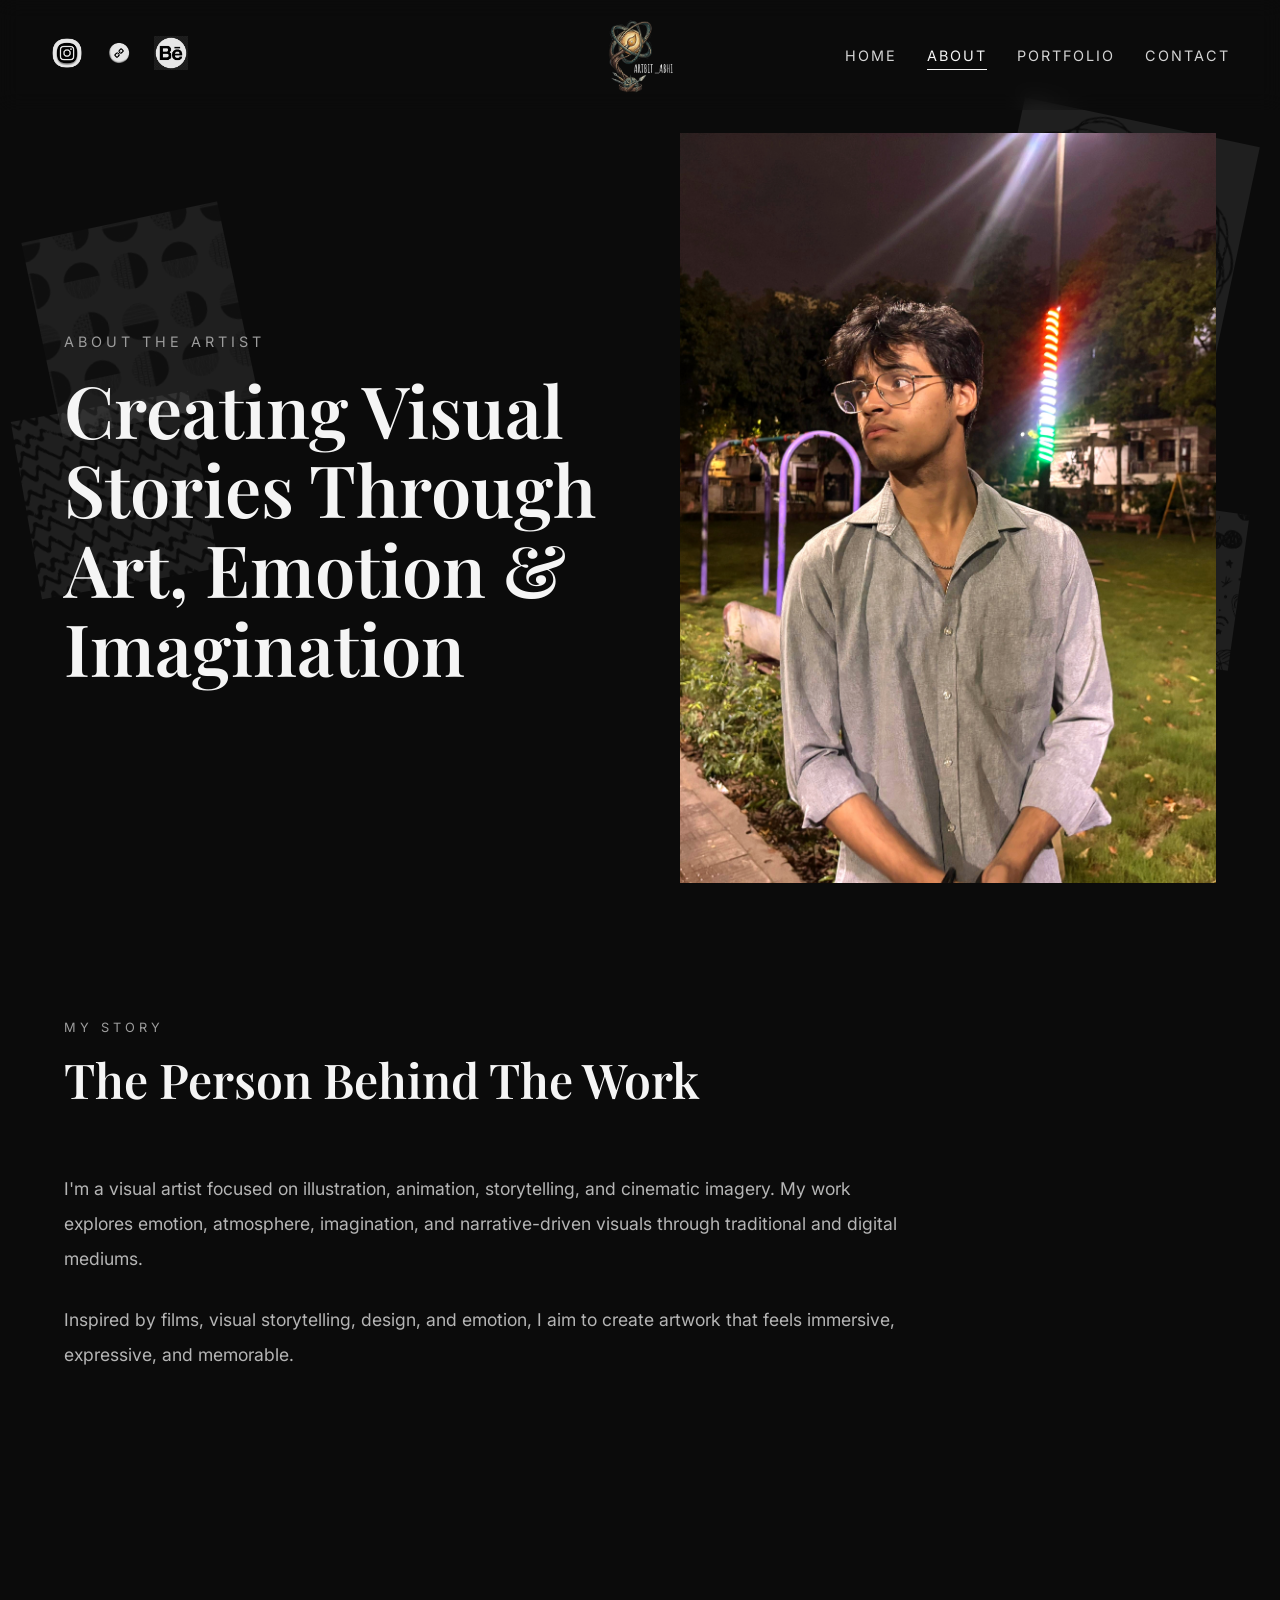
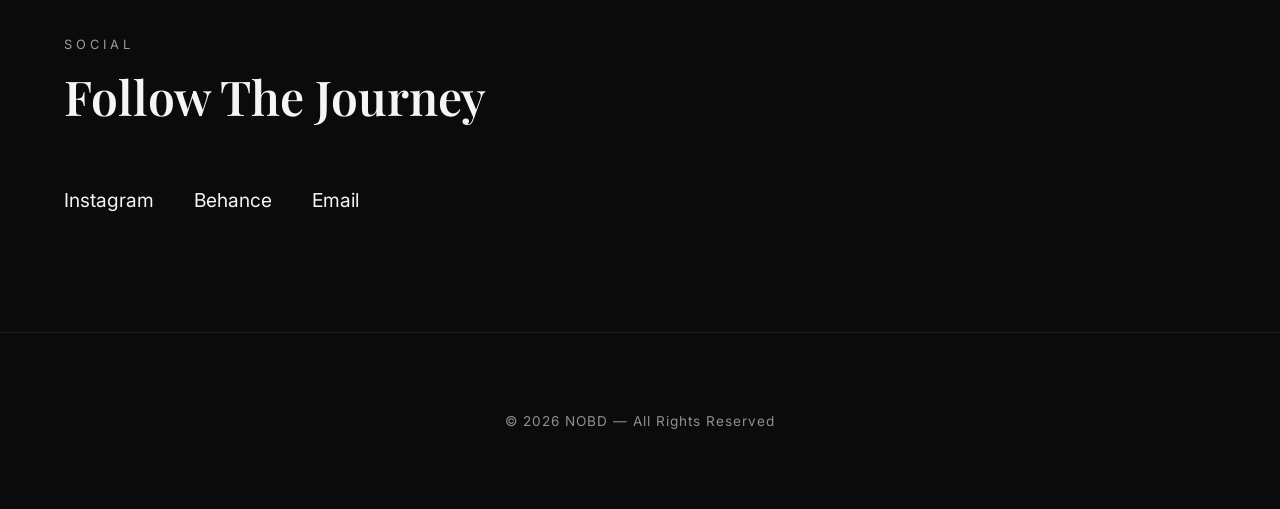
==== commit b5e92a60: "Update about.html" ====
--- a/about.html
+++ b/about.html
@@ -3,101 +3,140 @@
 <head>
     <meta charset="UTF-8">
     <meta name="viewport" content="width=device-width, initial-scale=1.0">
-
     <title>NOBD — About</title>
-
-    <!-- Google Fonts -->
     <link rel="preconnect" href="https://fonts.googleapis.com">
     <link rel="preconnect" href="https://fonts.gstatic.com" crossorigin>
-
     <link href="https://fonts.googleapis.com/css2?family=Playfair+Display:wght@400;500;600;700&family=Inter:wght@300;400;500;600&display=swap" rel="stylesheet">
-
     <link rel="stylesheet" href="style.css">
 </head>
 <body>
 
-    <!-- NAVBAR -->
-    <header>
-        <nav class="navbar">
+<!-- NAVBAR -->
+<header>
+    <nav class="navbar">
 
-            <a href="index.html" class="logo">
-    <img src="ce8693cd-f015-4c46-a90b-f4a275d9ae92.jpg" alt="Abhishek Rawat Logo">
-</a>
+        <!-- LEFT SOCIAL ICONS -->
+        <div class="nav-socials">
+            <a href="https://instagram.com/yourusername" target="_blank">
+                <img src="instagram-black-and-white-logo-in-app-style-with-thick-white-border-and-shadow-free-png.webp" alt="Instagram">
+            </a>
+            <a href="#">
+                <img src="a-black-and-white-link-icon-on-a-white-button-free-png.webp" alt="Share">
+            </a>
+            <a href="https://behance.net/yourusername" target="_blank">
+                <img src="hd-round-black-and-white-behance-be-logo-icon-sign-symbol-png-7017516950517803rfq5zu8en.webp" alt="Behance">
+            </a>
+        </div>
 
-            <ul class="nav-links">
-                <li><a href="index.html">HOME</a></li>
-                <li><a href="about.html" class="active">ABOUT</a></li>
-                <li><a href="portfolio.html">PORTFOLIO</a></li>
-                <li><a href="contact.html">CONTACT</a></li>
-            </ul>
+        <!-- CENTER LOGO — same file as index -->
+        <a href="index.html" class="logo">
+            <img src="Untitled - May 29, 2026 at 15.44.05.png" alt="Logo">
+        </a>
 
-        </nav>
-    </header>
+        <!-- RIGHT NAV LINKS -->
+        <ul class="nav-links">
+            <li><a href="index.html">HOME</a></li>
+            <li><a href="about.html" class="active">ABOUT</a></li>
+            <li><a href="portfolio.html">PORTFOLIO</a></li>
+            <li><a href="contact.html">CONTACT</a></li>
+        </ul>
+
+        <!-- MOBILE MENU TOGGLE -->
+        <button class="menu-toggle" aria-label="Toggle Menu">
+            <span></span>
+            <span></span>
+            <span></span>
+        </button>
+
+    </nav>
+
+    <!-- MOBILE DROPDOWN MENU -->
+    <div class="mobile-menu">
+        <ul>
+            <li><a href="index.html">HOME</a></li>
+            <li><a href="about.html" class="active">ABOUT</a></li>
+            <li><a href="portfolio.html">PORTFOLIO</a></li>
+            <li><a href="contact.html">CONTACT</a></li>
+        </ul>
+    </div>
+</header>
 
 
-    <!-- ABOUT HERO -->
-    <section class="about-page">
-
-        <div class="about-left">
-            <p class="small-heading">ABOUT THE ARTIST</p>
-
-            <h1>
-                Creating Visual Stories Through Art, Emotion & Imagination
-            </h1>
-        </div>
-
-        <div class="about-right">
-            <img src="IMG_20260401_085325.jpg.jpeg" alt="Artist Portrait">
-        </div>
-
-    </section>
-
-<!-- 3D DOODLES BACKGROUND -->
-
-<img src="irbNnd6zUmK8MLkMOgVqT2cky3yNyKaSiYp2iGUiqb-Iz8wboo-SpiJLUc4adZH9-VQaPQr3JUed2CWcxKu-xfXt7uoMErpBBxB45ysJFe-n9ABugfDm_D38xRViabHUWdEs6S34VGIXd-7Umz3UbDQqi__qfjJBYPEoh6MdU6sDRT0OMRGdSq-DNMKvC59c.jpg" class="doodle doodle-1" alt="">
-<img src="monochrome-zigzag-pattern-vector-21310605.webp" class="doodle doodle-2" alt="">
-<img src="seamless-monochrome-pattern-featuring-variety-hand-drawn-black-doodles-white-background-including-stars-spirals-clouds-447871939.webp" class="doodle doodle-3" alt="">
-<img src="hand-drawn-monochrome-pattern-vector-37376647.webp" class="doodle doodle-4" alt="">
-    
-    <!-- BIO -->
-    <section class="about-content">
-
-        <div class="section-title">
-            <p>MY STORY</p>
-            <h2>The Person Behind The Work</h2>
-        </div>
-
-        <p class="about-description">
-            I’m a visual artist focused on illustration, animation,
-            storytelling, and cinematic imagery. My work explores emotion,
-            atmosphere, imagination, and narrative-driven visuals through
-            traditional and digital mediums.
-        </p>
-
-        <p class="about-description">
-            Inspired by films, visual storytelling, design, and emotion,
-            I aim to create artwork that feels immersive, expressive,
-            and memorable.
-        </p>
-
-    </section>
-
-  <!-- SOCIALS -->
-    <section class="social-section">
-
-        <div class="social-links">
-            <a href="#">Instagram</a>
-            <a href="#">Behance</a>
-            <a href="#">Email</a>
-        </div>
-
-    </section>
+<!-- ABOUT HERO -->
+<section class="about-page">
+    <div class="about-left">
+        <p class="small-heading">ABOUT THE ARTIST</p>
+        <h1>Creating Visual Stories Through Art, Emotion & Imagination</h1>
+    </div>
+    <div class="about-right">
+        <img src="IMG_20260401_085325.jpg.jpeg" alt="Artist Portrait">
+    </div>
+</section>
 
 
-    <!-- FOOTER -->
-    <footer>
-        <p>© 2026 NOBD — All Rights Reserved</p>
-    </footer>
+<!-- DOODLE BACKGROUND ELEMENTS -->
+<div class="doodles-container">
+    <img src="irbNnd6zUmK8MLkMOgVqT2cky3yNyKaSiYp2iGUiqb-Iz8wboo-SpiJLUc4adZH9-VQaPQr3JUed2CWcxKu-xfXt7uoMErpBBxB45ysJFe-n9ABugfDm_D38xRViabHUWdEs6S34VGIXd-7Umz3UbDQqi__qfjJBYPEoh6MdU6sDRT0OMRGdSq-DNMKvC59c.jpg" class="doodle doodle-1" alt="">
+    <img src="monochrome-zigzag-pattern-vector-21310605.webp" class="doodle doodle-2" alt="">
+    <img src="seamless-monochrome-pattern-featuring-variety-hand-drawn-black-doodles-white-background-including-stars-spirals-clouds-447871939.webp" class="doodle doodle-3" alt="">
+    <img src="hand-drawn-monochrome-pattern-vector-37376647.webp" class="doodle doodle-4" alt="">
+</div>
+
+
+<!-- BIO -->
+<section class="about-content">
+    <div class="section-title">
+        <p>MY STORY</p>
+        <h2>The Person Behind The Work</h2>
+    </div>
+    <p class="about-description">
+        I'm a visual artist focused on illustration, animation,
+        storytelling, and cinematic imagery. My work explores emotion,
+        atmosphere, imagination, and narrative-driven visuals through
+        traditional and digital mediums.
+    </p>
+    <p class="about-description">
+        Inspired by films, visual storytelling, design, and emotion,
+        I aim to create artwork that feels immersive, expressive,
+        and memorable.
+    </p>
+</section>
+
+
+<!-- SOCIALS -->
+<section class="social-section">
+    <div class="section-title">
+        <p>SOCIAL</p>
+        <h2>Follow The Journey</h2>
+    </div>
+    <div class="social-links">
+        <a href="https://instagram.com/yourusername" target="_blank">Instagram</a>
+        <a href="https://behance.net/yourusername" target="_blank">Behance</a>
+        <a href="mailto:youremail@gmail.com">Email</a>
+    </div>
+</section>
+
+
+<!-- BG SHAPES -->
+<div class="bg-shape shape-1"></div>
+<div class="bg-shape shape-2"></div>
+
+
+<!-- FOOTER -->
+<footer>
+    <p>© 2026 NOBD — All Rights Reserved</p>
+</footer>
+
+
+<script>
+    const toggle = document.querySelector('.menu-toggle');
+    const mobileMenu = document.querySelector('.mobile-menu');
+
+    toggle.addEventListener('click', () => {
+        mobileMenu.classList.toggle('open');
+        toggle.classList.toggle('active');
+    });
+</script>
 
 </body>
 </html>
--- a/style.css
+++ b/style.css
@@ -1,349 +1,608 @@
 /* RESET */
 
-*{
-    margin:0;
-    padding:0;
-    box-sizing:border-box;
-}
-
-html{
-    scroll-behavior:smooth;
-}
-
-body{
-    background:#0b0b0b;
-    color:#f5f5f5;
-    font-family:'Inter', sans-serif;
-}
-
-
-/* NAVBAR */
-
-header{
-    width:100%;
-    position:fixed;
-    top:0;
-    left:0;
-    z-index:1000;
-    background:rgba(11,11,11,0.95);
-    backdrop-filter:blur(10px);
-}
-
-.hero {
-    position: relative;
-    background: url("IMG_20260528_232322.jpg.jpeg") no-repeat center center;
-    background-size: cover;
-    min-height: 100vh; /* full screen height */
+* {
+    margin: 0;
+    padding: 0;
+    box-sizing: border-box;
+}
+
+html {
+    scroll-behavior: smooth;
+}
+
+body {
+    background: #0b0b0b;
+    color: #f5f5f5;
+    font-family: 'Inter', sans-serif;
+}
+
+
+
+/* ======================================
+   NAVBAR
+====================================== */
+
+.navbar {
+    position: fixed;
+    top: 0;
+    left: 0;
+
+    width: 100%;
+    min-height: 110px;
+
+    display: flex;
+    justify-content: center;
+    align-items: center;
+
+    padding: 20px 50px;
+
+    z-index: 1000;
+
+    backdrop-filter: blur(10px);
+}
+
+
+/* CENTER LOGO */
+
+.logo {
+    position: absolute;
+    left: 50%;
+    transform: translateX(-50%);
+}
+
+.logo img {
+    height: 75px;
+    width: auto;
+    display: block;
+}
+
+
+/* LEFT SOCIAL ICONS */
+
+.nav-socials {
+    position: absolute;
+    left: 50px;
+
     display: flex;
     align-items: center;
-    justify-content: center;
-    text-align: left;
-    color: white;
-}
-
-/* Add a semi-transparent overlay */
-.hero::before {
-    content: "";
+    gap: 18px;
+}
+
+.nav-socials img {
+    width: 34px;
+    height: 34px;
+    object-fit: contain;
+    opacity: 0.9;
+    transition: 0.3s ease;
+}
+
+.nav-socials img:hover {
+    opacity: 0.6;
+    transform: translateY(-2px);
+}
+
+
+/* RIGHT NAVIGATION — single clean definition */
+
+.nav-links {
     position: absolute;
-    top: 0;
+    right: 50px;
+
+    display: flex;
+    align-items: center;
+    gap: 30px;
+
+    list-style: none;
+}
+
+.nav-links a {
+    color: #d4d4d4;
+    text-decoration: none;
+
+    font-size: 0.9rem;
+    letter-spacing: 2px;
+
+    position: relative;
+    transition: color 0.3s ease;
+}
+
+.nav-links a:hover,
+.nav-links a.active {
+    color: #f5f5f5;
+}
+
+.nav-links a::after {
+    content: '';
+    position: absolute;
+    left: 0;
+    bottom: -6px;
+    width: 0;
+    height: 1px;
+    background: #f5f5f5;
+    transition: 0.3s ease;
+}
+
+.nav-links a:hover::after,
+.nav-links a.active::after {
+    width: 100%;
+}
+
+
+/* MOBILE MENU TOGGLE BUTTON */
+
+.menu-toggle {
+    display: none;
+    position: absolute;
+    right: 20px;
+
+    flex-direction: column;
+    gap: 5px;
+    background: none;
+    border: none;
+    cursor: pointer;
+    padding: 6px;
+}
+
+.menu-toggle span {
+    display: block;
+    width: 24px;
+    height: 1.5px;
+    background: #f5f5f5;
+    transition: 0.3s ease;
+}
+
+.menu-toggle.active span:nth-child(1) {
+    transform: translateY(6.5px) rotate(45deg);
+}
+
+.menu-toggle.active span:nth-child(2) {
+    opacity: 0;
+}
+
+.menu-toggle.active span:nth-child(3) {
+    transform: translateY(-6.5px) rotate(-45deg);
+}
+
+
+/* MOBILE DROPDOWN MENU */
+
+.mobile-menu {
+    display: none;
+    position: fixed;
+    top: 110px;
     left: 0;
     width: 100%;
-    height: 100%;
-    background-color: rgba(0,0,0,0.5); /* black overlay at 50% transparency */
-    z-index: 1;
-}
-
-/* Ensure text stays above the overlay */
-.hero h1,
-.hero p,
-.hero .hero-button {
-    position: relative;
-    z-index: 2;
-}
-
-.navbar{
-    width:90%;
-    max-width:1400px;
-    margin:auto;
-
-    display:flex;
-    justify-content:space-between;
-    align-items:center;
-
-    padding:30px 0;
-}
-
-/* LOGO */
-
-.logo{
-    display:flex;
-    align-items:center;
-}
-
-.logo img{
-    height:40px;
-    width:auto;
-    display:block;
-    object-fit:contain;
-}
-
-.nav-links{
-    display:flex;
-    list-style:none;
-    gap:40px;
-}
-
-.nav-links a{
-    text-decoration:none;
-    color:#d4d4d4;
-    font-size:0.9rem;
-    letter-spacing:2px;
-    position:relative;
-    transition:0.3s;
-}
-
-.nav-links a:hover,
-.nav-links a.active{
-    color:white;
-}
-
-.nav-links a::after{
-    content:'';
-    position:absolute;
-    left:0;
-    bottom:-8px;
-    width:0;
-    height:1px;
-    background:white;
-    transition:0.3s ease;
-}
-
-.nav-links a:hover::after,
-.nav-links a.active::after{
-    width:100%;
-}
-
-
-/* HERO */
-
-.hero{
-    min-height:100vh;
-    display:flex;
-    align-items:center;
-    width:90%;
-    max-width:1400px;
-    margin:auto;
-}
-
-.hero-text{
-    max-width:850px;
-}
-
-.small-heading{
-    text-transform:uppercase;
-    letter-spacing:4px;
-    font-size:0.9rem;
-    color:#9d9d9d;
-    margin-bottom:20px;
-}
-
-.hero h1{
-    font-family:'Playfair Display', serif;
-    font-size:5.5rem;
-    font-weight:600;
-    line-height:1.1;
-    margin-bottom:30px;
-}
-
-.hero-description{
-    color:#b5b5b5;
-    font-size:1.1rem;
-    line-height:1.9;
-    max-width:650px;
-    margin-bottom:40px;
-}
-
-.hero-button{
-    display:inline-block;
-    text-decoration:none;
-    color:#0b0b0b;
-    background:#f5f5f5;
-    padding:18px 42px;
-    transition:0.4s ease;
-    letter-spacing:2px;
-    text-transform:uppercase;
-}
-
-.hero-button:hover{
-    transform:translateY(-3px);
-}
-
-
-/* SECTION SPACING */
+    background: rgba(11, 11, 11, 0.97);
+    backdrop-filter: blur(10px);
+    z-index: 999;
+    padding: 30px 20px;
+    transform: translateY(-10px);
+    opacity: 0;
+    pointer-events: none;
+    transition: opacity 0.3s ease, transform 0.3s ease;
+}
+
+.mobile-menu.open {
+    opacity: 1;
+    transform: translateY(0);
+    pointer-events: all;
+}
+
+.mobile-menu ul {
+    list-style: none;
+    display: flex;
+    flex-direction: column;
+    gap: 25px;
+    align-items: center;
+}
+
+.mobile-menu ul a {
+    color: #d4d4d4;
+    text-decoration: none;
+    font-size: 1rem;
+    letter-spacing: 3px;
+    text-transform: uppercase;
+    transition: color 0.3s;
+}
+
+.mobile-menu ul a:hover,
+.mobile-menu ul a.active {
+    color: #f5f5f5;
+}
+
+
+
+/* ======================================
+   HERO
+====================================== */
+
+.hero {
+    min-height: 100vh;
+    display: flex;
+    align-items: center;
+    width: 90%;
+    max-width: 1400px;
+    margin: auto;
+}
+
+.hero-text {
+    max-width: 850px;
+}
+
+.small-heading {
+    text-transform: uppercase;
+    letter-spacing: 4px;
+    font-size: 0.9rem;
+    color: #9d9d9d;
+    margin-bottom: 20px;
+}
+
+.hero h1 {
+    font-family: 'Playfair Display', serif;
+    font-size: 5.5rem;
+    font-weight: 600;
+    line-height: 1.1;
+    margin-bottom: 30px;
+}
+
+.hero-description {
+    color: #b5b5b5;
+    font-size: 1.1rem;
+    line-height: 1.9;
+    max-width: 650px;
+    margin-bottom: 40px;
+}
+
+.hero-button {
+    display: inline-block;
+    text-decoration: none;
+    color: #0b0b0b;
+    background: #f5f5f5;
+    padding: 18px 42px;
+    transition: 0.4s ease;
+    letter-spacing: 2px;
+    text-transform: uppercase;
+}
+
+.hero-button:hover {
+    transform: translateY(-3px);
+    background: #e0e0e0;
+}
+
+
+
+/* ======================================
+   SECTION SPACING
+====================================== */
 
 .featured-work,
 .about-preview,
-.social-section{
-    width:90%;
-    max-width:1400px;
-    margin:auto;
-    padding:120px 0;
-}
-
-
-/* TITLES */
-
-.section-title p{
-    color:#8f8f8f;
-    letter-spacing:4px;
-    margin-bottom:12px;
-    text-transform:uppercase;
-}
-
-.section-title h2{
-    font-size:3rem;
-    font-family:'Playfair Display', serif;
-    font-weight:500;
-    margin-bottom:60px;
-}
-
-
-/* GALLERY */
-
-.gallery-grid{
-    display:grid;
-    grid-template-columns:repeat(3,1fr);
-    gap:30px;
-}
-
-.gallery-card{
-    overflow:hidden;
-    cursor:pointer;
-}
-
-.gallery-card img{
-    width:100%;
-    height:500px;
-    object-fit:cover;
-    transition:0.6s ease;
-}
-
-.gallery-card:hover img{
-    transform:scale(1.08);
-}
-
-
-/* ABOUT PREVIEW */
-
-.about-text{
-    max-width:700px;
-    color:#b5b5b5;
-    line-height:2;
-    font-size:1.05rem;
-    margin-bottom:25px;
-}
-
-.text-link{
-    color:#f5f5f5;
-    text-decoration:none;
-    letter-spacing:2px;
-    text-transform:uppercase;
-}
-
-.text-link:hover{
-    opacity:0.7;
-}
-
-
-/* SOCIAL */
-
-.social-links{
-    display:flex;
-    gap:40px;
-    flex-wrap:wrap;
-}
-
-.social-links a{
-    color:#f5f5f5;
-    text-decoration:none;
-    font-size:1.2rem;
-    position:relative;
-}
-
-.social-links a::after{
-    content:'';
-    position:absolute;
-    left:0;
-    bottom:-6px;
-    width:0;
-    height:1px;
-    background:#fff;
-    transition:0.3s;
-}
-
-.social-links a:hover::after{
-    width:100%;
-}
-
-
-/* FOOTER */
-
-footer{
-    border-top:1px solid #1e1e1e;
-    text-align:center;
-    padding:35px 20px;
-    color:#7f7f7f;
-}
-
-
-/* RESPONSIVE */
-
-@media(max-width:992px){
-
-    .hero h1{
-        font-size:4rem;
-    }
-
-    .gallery-grid{
-        grid-template-columns:1fr;
-    }
-
-    .gallery-card img{
-        height:400px;
-    }
-}
-
-@media(max-width:768px){
-
-    .navbar{
-        flex-direction:column;
-        gap:20px;
-    }
-
-    .nav-links{
-        gap:20px;
-        flex-wrap:wrap;
-        justify-content:center;
-    }
-
-    .hero{
-        text-align:center;
-        justify-content:center;
-    }
-
-    .hero h1{
-        font-size:3rem;
-    }
-
-    .section-title h2{
-        font-size:2.2rem;
-    }
-
-    .social-links{
-        gap:20px;
-    }
-}
-
+.social-section {
+    width: 90%;
+    max-width: 1400px;
+    margin: auto;
+    padding: 120px 0;
+}
+
+
+/* SECTION TITLES */
+
+.section-title p {
+    color: #8f8f8f;
+    letter-spacing: 4px;
+    margin-bottom: 12px;
+    text-transform: uppercase;
+    font-size: 0.85rem;
+}
+
+.section-title h2 {
+    font-size: 3rem;
+    font-family: 'Playfair Display', serif;
+    font-weight: 500;
+    margin-bottom: 60px;
+}
+
+
+
+/* ======================================
+   GALLERY / FEATURED WORK
+====================================== */
+
+.gallery-grid {
+    display: grid;
+    grid-template-columns: repeat(3, 1fr);
+    gap: 30px;
+}
+
+.gallery-card {
+    overflow: hidden;
+    cursor: pointer;
+    position: relative;
+}
+
+.gallery-card img {
+    width: 100%;
+    height: 500px;
+    object-fit: cover;
+    transition: 0.6s ease;
+    display: block;
+}
+
+.gallery-card:hover img {
+    transform: scale(1.08);
+}
+
+.card-label {
+    position: absolute;
+    bottom: 20px;
+    left: 20px;
+    color: #f5f5f5;
+    font-size: 0.8rem;
+    letter-spacing: 3px;
+    text-transform: uppercase;
+    opacity: 0;
+    transition: 0.3s ease;
+}
+
+.gallery-card:hover .card-label {
+    opacity: 1;
+}
+
+.view-all-wrap {
+    margin-top: 50px;
+}
+
+
+
+/* ======================================
+   ABOUT PREVIEW
+====================================== */
+
+.about-text {
+    max-width: 700px;
+    color: #b5b5b5;
+    line-height: 2;
+    font-size: 1.05rem;
+    margin-bottom: 25px;
+}
+
+.text-link {
+    color: #f5f5f5;
+    text-decoration: none;
+    letter-spacing: 2px;
+    text-transform: uppercase;
+    font-size: 0.85rem;
+    transition: opacity 0.3s;
+}
+
+.text-link:hover {
+    opacity: 0.6;
+}
+
+
+
+/* ======================================
+   DOODLES
+====================================== */
+
+.doodles-container {
+    position: relative;
+    pointer-events: none;
+}
+
+.doodle {
+    position: fixed;
+    opacity: 0.04;
+    z-index: 0;
+    pointer-events: none;
+}
+
+.doodle-1 {
+    width: 300px;
+    top: 10%;
+    right: -60px;
+    transform: rotate(12deg);
+}
+
+.doodle-2 {
+    width: 200px;
+    bottom: 30%;
+    left: -40px;
+    transform: rotate(-8deg);
+}
+
+.doodle-3 {
+    width: 250px;
+    top: 55%;
+    right: 5%;
+    transform: rotate(5deg);
+}
+
+.doodle-4 {
+    width: 180px;
+    bottom: 10%;
+    left: 10%;
+    transform: rotate(-15deg);
+}
+
+
+
+/* ======================================
+   SOCIAL
+====================================== */
+
+.social-links {
+    display: flex;
+    gap: 40px;
+    flex-wrap: wrap;
+}
+
+.social-links a {
+    color: #f5f5f5;
+    text-decoration: none;
+    font-size: 1.2rem;
+    position: relative;
+    transition: opacity 0.3s;
+}
+
+.social-links a::after {
+    content: '';
+    position: absolute;
+    left: 0;
+    bottom: -6px;
+    width: 0;
+    height: 1px;
+    background: #fff;
+    transition: 0.3s;
+}
+
+.social-links a:hover::after {
+    width: 100%;
+}
+
+
+
+/* ======================================
+   BG SHAPES
+====================================== */
+
+.bg-shape {
+    position: fixed;
+    border-radius: 50%;
+    pointer-events: none;
+    z-index: -1;
+}
+
+.shape-1 {
+    width: 600px;
+    height: 600px;
+    background: radial-gradient(circle, rgba(255,255,255,0.03) 0%, transparent 70%);
+    top: -100px;
+    right: -200px;
+}
+
+.shape-2 {
+    width: 400px;
+    height: 400px;
+    background: radial-gradient(circle, rgba(255,255,255,0.02) 0%, transparent 70%);
+    bottom: 100px;
+    left: -150px;
+}
+
+
+
+/* ======================================
+   FOOTER
+====================================== */
+
+footer {
+    border-top: 1px solid #1e1e1e;
+    text-align: center;
+    padding: 35px 20px;
+    color: #7f7f7f;
+    font-size: 0.85rem;
+    letter-spacing: 1px;
+}
+
+
+
+/* ======================================
+   RESPONSIVE
+====================================== */
+
+@media (max-width: 992px) {
+    .hero h1 {
+        font-size: 4rem;
+    }
+
+    .gallery-grid {
+        grid-template-columns: 1fr 1fr;
+    }
+
+    .gallery-card img {
+        height: 400px;
+    }
+}
+
+@media (max-width: 768px) {
+
+    /* Show hamburger, hide desktop links and socials */
+    .menu-toggle {
+        display: flex;
+    }
+
+    .nav-links {
+        display: none;
+    }
+
+    .nav-socials {
+        display: none;
+    }
+
+    /* Show mobile menu when open */
+    .mobile-menu {
+        display: block;
+    }
+
+    .logo {
+        position: absolute;
+        left: 20px;
+        transform: none;
+    }
+
+    .logo img {
+        height: 50px;
+    }
+
+    .navbar {
+        min-height: 75px;
+        padding: 15px 20px;
+    }
+
+    .hero {
+        text-align: center;
+        justify-content: center;
+        padding-top: 120px;
+    }
+
+    .hero h1 {
+        font-size: 2.8rem;
+    }
+
+    .hero-description {
+        margin: 0 auto 40px;
+    }
+
+    .section-title h2 {
+        font-size: 2.2rem;
+    }
+
+    .gallery-grid {
+        grid-template-columns: 1fr;
+    }
+
+    .gallery-card img {
+        height: 320px;
+    }
+
+    .social-links {
+        gap: 20px;
+    }
+
+    .mobile-menu {
+        top: 75px;
+    }
+}
+
+@media (max-width: 480px) {
+    .hero h1 {
+        font-size: 2.2rem;
+    }
+
+    .section-title h2 {
+        font-size: 1.8rem;
+    }
+}
 /* ABOUT PAGE */
 
 .about-page{
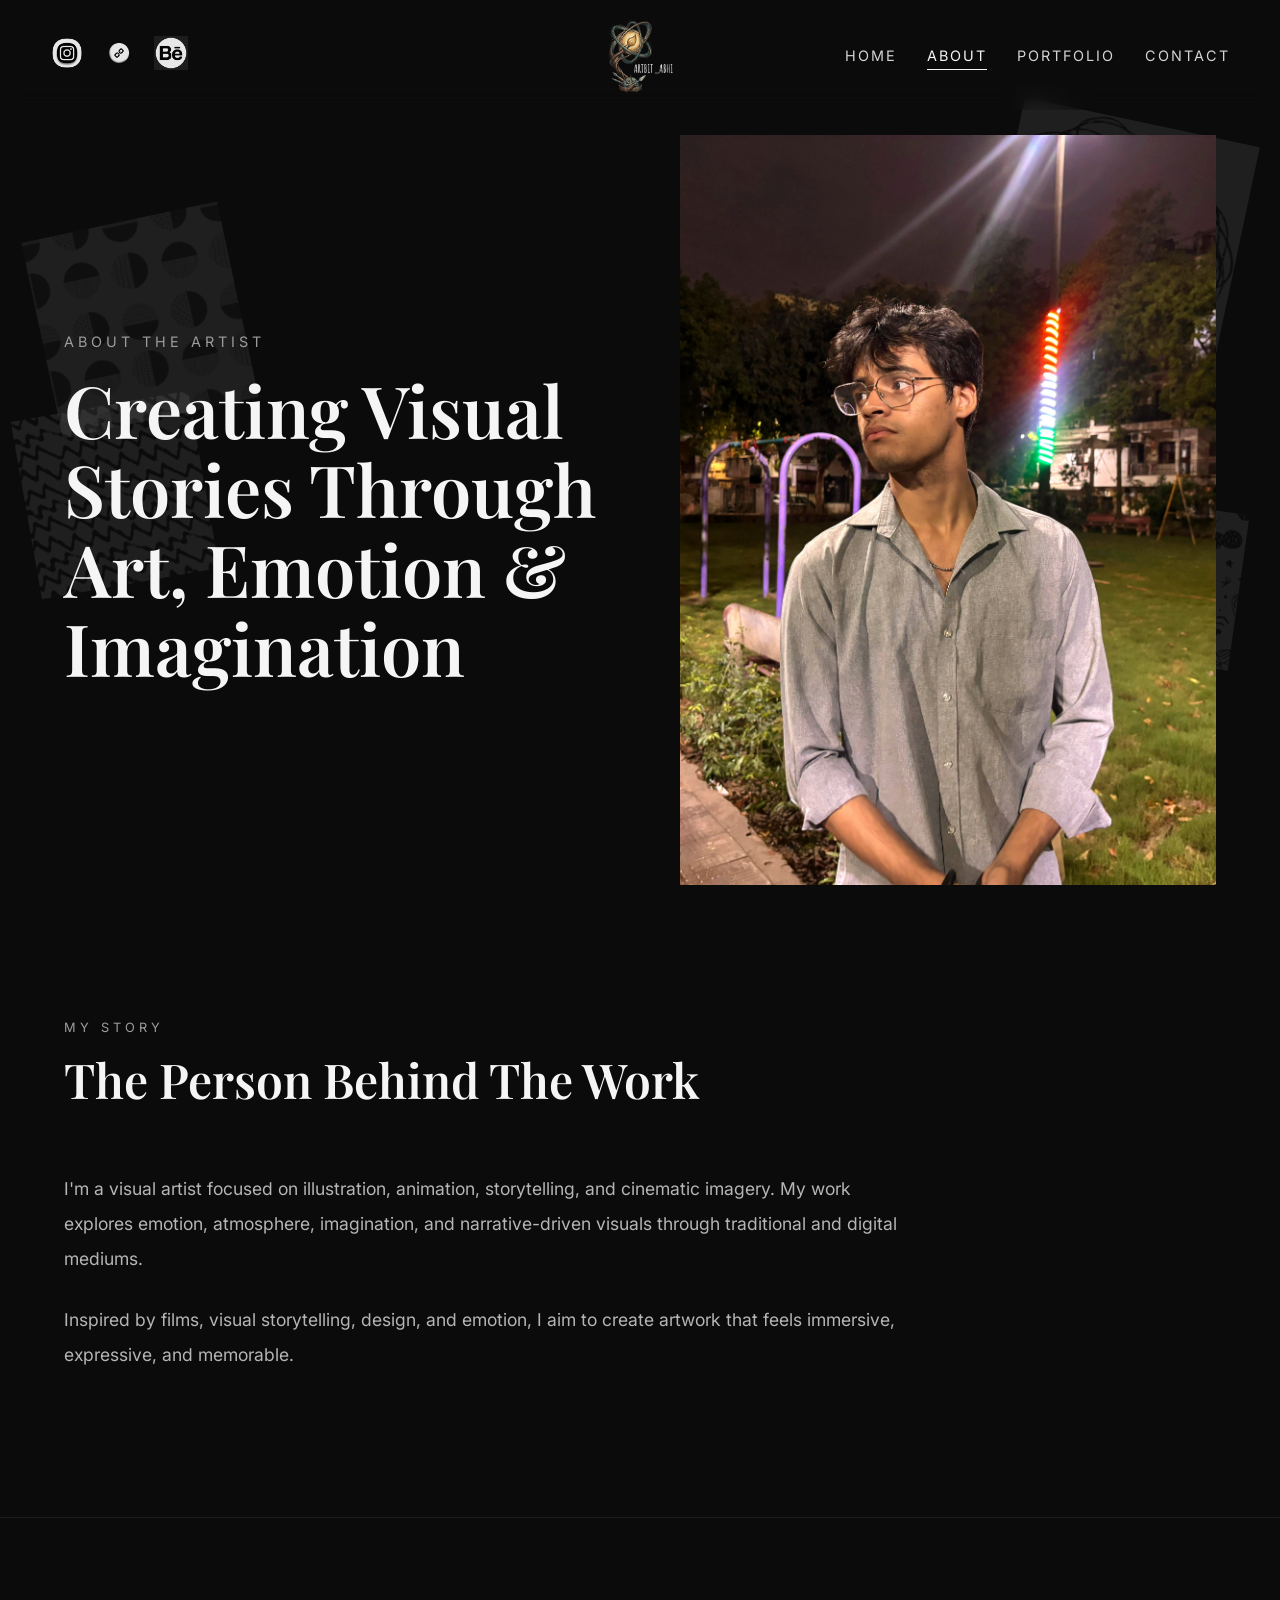
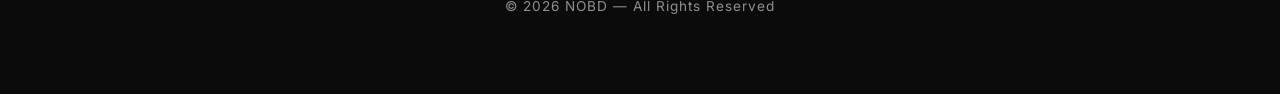
==== commit 7d3a5804: "Update about.html" ====
--- a/about.html
+++ b/about.html
@@ -103,20 +103,6 @@
 </section>
 
 
-<!-- SOCIALS -->
-<section class="social-section">
-    <div class="section-title">
-        <p>SOCIAL</p>
-        <h2>Follow The Journey</h2>
-    </div>
-    <div class="social-links">
-        <a href="https://instagram.com/yourusername" target="_blank">Instagram</a>
-        <a href="https://behance.net/yourusername" target="_blank">Behance</a>
-        <a href="mailto:youremail@gmail.com">Email</a>
-    </div>
-</section>
-
-
 <!-- BG SHAPES -->
 <div class="bg-shape shape-1"></div>
 <div class="bg-shape shape-2"></div>
--- a/style.css
+++ b/style.css
@@ -603,98 +603,134 @@
         font-size: 1.8rem;
     }
 }
-/* ABOUT PAGE */
-
-.about-page{
-    width:90%;
-    max-width:1400px;
-    min-height:100vh;
-    margin:auto;
-
-    display:grid;
-    grid-template-columns:1fr 1fr;
-    align-items:center;
-    gap:80px;
-
-    padding-top:120px;
-}
-
-.about-left h1{
-    font-family:'Playfair Display', serif;
-    font-size:4.5rem;
-    line-height:1.1;
-    font-weight:600;
-}
-
-.about-right img{
-    width:100%;
-    height:750px;
-    object-fit:cover;
+/* ======================================
+   ABOUT PAGE — paste this at the bottom
+   of your existing style.css
+====================================== */
+
+.about-page {
+    width: 90%;
+    max-width: 1400px;
+    min-height: 100vh;
+    margin: auto;
+    display: grid;
+    grid-template-columns: 1fr 1fr;
+    align-items: center;
+    gap: 80px;
+    padding-top: 120px;
+}
+
+.about-left .small-heading {
+    margin-bottom: 20px;
+}
+
+.about-left h1 {
+    font-family: 'Playfair Display', serif;
+    font-size: 4.5rem;
+    line-height: 1.1;
+    font-weight: 600;
+}
+
+.about-right img {
+    width: 100%;
+    height: 750px;
+    object-fit: cover;
+    display: block;
 }
 
 .about-content,
 .skills-section,
-.artist-philosophy{
-    width:90%;
-    max-width:1400px;
-    margin:auto;
-    padding:120px 0;
-}
-
-.about-description{
-    max-width:850px;
-    color:#b5b5b5;
-    font-size:1.1rem;
-    line-height:2;
-    margin-bottom:25px;
-}
-
-.skills-grid{
-    display:grid;
-    grid-template-columns:repeat(3,1fr);
-    gap:30px;
-}
-
-.skill-card{
-    border:1px solid #222;
-    padding:45px;
-    transition:0.4s ease;
-}
-
-.skill-card:hover{
-    transform:translateY(-5px);
-}
-
-.skill-card h3{
-    font-family:'Playfair Display', serif;
-    font-size:2rem;
-    margin-bottom:15px;
-}
-
-.skill-card p{
-    color:#b5b5b5;
-    line-height:1.8;
-}
-
-@media(max-width:992px){
-
-    .about-page{
-        grid-template-columns:1fr;
-    }
-
-    .about-left h1{
-        font-size:3rem;
-    }
-
-    .about-right img{
-        height:500px;
-    }
-
-    .skills-grid{
-        grid-template-columns:1fr;
-    }
-}
-
+.artist-philosophy {
+    width: 90%;
+    max-width: 1400px;
+    margin: auto;
+    padding: 120px 0;
+}
+
+.about-description {
+    max-width: 850px;
+    color: #b5b5b5;
+    font-size: 1.1rem;
+    line-height: 2;
+    margin-bottom: 25px;
+}
+
+.skills-grid {
+    display: grid;
+    grid-template-columns: repeat(3, 1fr);
+    gap: 30px;
+}
+
+.skill-card {
+    border: 1px solid #222;
+    padding: 45px;
+    transition: 0.4s ease;
+}
+
+.skill-card:hover {
+    transform: translateY(-5px);
+    border-color: #444;
+}
+
+.skill-card h3 {
+    font-family: 'Playfair Display', serif;
+    font-size: 2rem;
+    margin-bottom: 15px;
+}
+
+.skill-card p {
+    color: #b5b5b5;
+    line-height: 1.8;
+}
+
+
+/* ABOUT PAGE RESPONSIVE */
+
+@media (max-width: 992px) {
+    .about-page {
+        grid-template-columns: 1fr;
+        gap: 50px;
+        min-height: auto;
+        padding-top: 140px;
+        padding-bottom: 60px;
+    }
+
+    .about-left h1 {
+        font-size: 3rem;
+    }
+
+    .about-right img {
+        height: 500px;
+    }
+
+    .skills-grid {
+        grid-template-columns: 1fr 1fr;
+    }
+}
+
+@media (max-width: 768px) {
+    .about-left h1 {
+        font-size: 2.4rem;
+    }
+
+    .about-right img {
+        height: 380px;
+    }
+
+    .skills-grid {
+        grid-template-columns: 1fr;
+    }
+
+    .skill-card {
+        padding: 30px;
+    }
+}
+
+@media (max-width: 480px) {
+    .about-left h1 {
+        font-size: 2rem;
+    }
+}
 
 
 /* ======================================
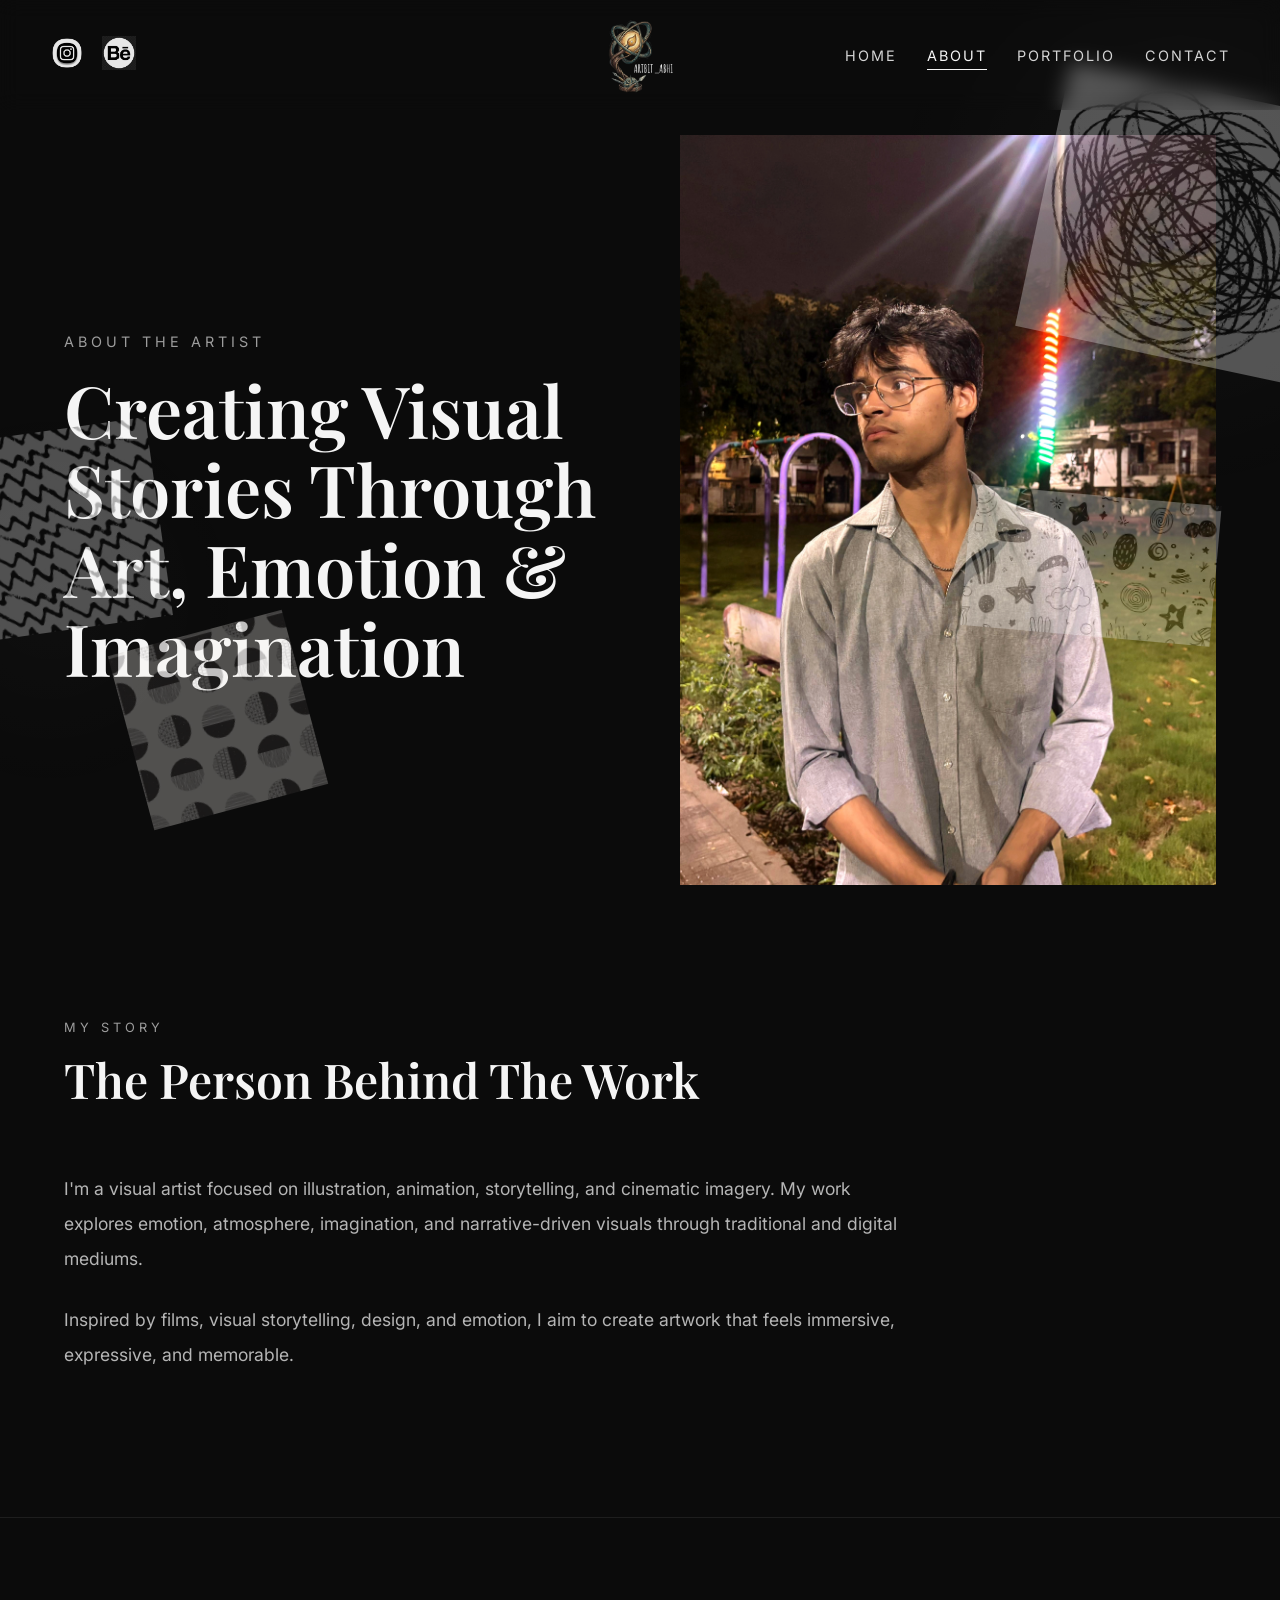
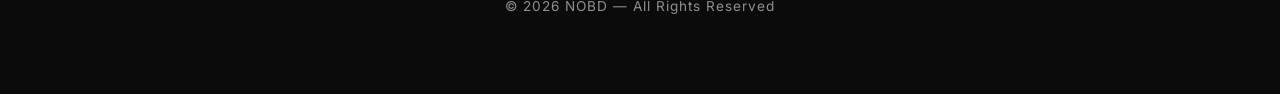
==== commit 8ef7cf6b: "Update about.html" ====
--- a/about.html
+++ b/about.html
@@ -17,13 +17,11 @@
 
         <!-- LEFT SOCIAL ICONS -->
         <div class="nav-socials">
-            <a href="https://instagram.com/yourusername" target="_blank">
+           <a href="https://www.instagram.com/artbit_abhi/" target="_blank">
                 <img src="instagram-black-and-white-logo-in-app-style-with-thick-white-border-and-shadow-free-png.webp" alt="Instagram">
             </a>
-            <a href="#">
-                <img src="a-black-and-white-link-icon-on-a-white-button-free-png.webp" alt="Share">
-            </a>
-            <a href="https://behance.net/yourusername" target="_blank">
+           
+            <a href="https://www.behance.net/artisticgamer" target="_blank">
                 <img src="hd-round-black-and-white-behance-be-logo-icon-sign-symbol-png-7017516950517803rfq5zu8en.webp" alt="Behance">
             </a>
         </div>
--- a/style.css
+++ b/style.css
@@ -217,6 +217,27 @@
 ====================================== */
 
 .hero {
+    position: relative; /* add this if not already there */
+}
+
+.hero-bg-photo {
+    position: absolute;
+    top: 0;
+    left: 0;
+    width: 100%;
+    height: 100%;
+    object-fit: cover;
+  opacity: 0.49;
+object-position: center center;
+    z-index: 0;
+}
+
+.hero-text {
+    position: relative;
+    z-index: 1; /* keeps text above the photo */
+}
+
+.hero {
     min-height: 100vh;
     display: flex;
     align-items: center;
@@ -322,10 +343,9 @@
 
 .gallery-card img {
     width: 100%;
-    height: 500px;
-    object-fit: cover;
-    transition: 0.6s ease;
+    height: auto;
     display: block;
+    transition: 0.5s ease;
 }
 
 .gallery-card:hover img {
@@ -392,7 +412,7 @@
 
 .doodle {
     position: fixed;
-    opacity: 0.04;
+    opacity: 0.29;
     z-index: 0;
     pointer-events: none;
 }
@@ -790,7 +810,7 @@
     width:90%;
     max-width:1400px;
 
-    padding-top:180px;
+    padding-top:40px;
     margin:0 auto 60px;
 
     text-align:center;
@@ -819,7 +839,8 @@
     width:90%;
     max-width:1400px;
     margin:auto;
-
+    
+        scroll-margin-top: 120px;
     padding:70px 0;
 }
 
@@ -863,11 +884,11 @@
     cursor:pointer;
 }
 
-.gallery-card img{
-    width:100%;
-    display:block;
-
-    transition:0.5s ease;
+.gallery-card img {
+    width: 100%;
+    height: auto;
+    display: block;
+    transition: 0.5s ease;
 }
 
 .gallery-card:hover img{
@@ -958,254 +979,137 @@
 
 /* CONTACT PAGE */
 
-.contact-hero{
-    width:90%;
-    max-width:1400px;
-    min-height:70vh;
-    margin:auto;
-
-    display:flex;
-    flex-direction:column;
-    justify-content:center;
-
-    padding-top:120px;
-}
-
-.contact-hero h1{
-    font-family:'Playfair Display', serif;
-    font-size:5rem;
-    line-height:1.1;
-    max-width:850px;
-    margin-bottom:25px;
-}
-
-.contact-subtext{
-    color:#b5b5b5;
-    max-width:600px;
-    line-height:1.9;
-    font-size:1.1rem;
-}
-
-.contact-container{
-    width:90%;
-    max-width:1400px;
-    margin:auto;
-
-    display:grid;
-    grid-template-columns:1fr 1fr;
-    gap:80px;
-
-    padding:100px 0;
-}
-
-.contact-links{
-    display:flex;
-    flex-direction:column;
-    gap:40px;
-}
-
-.contact-item span{
-    display:block;
-    color:#8a8a8a;
-    letter-spacing:3px;
-    text-transform:uppercase;
-    margin-bottom:10px;
-}
-
-.contact-item a{
-    color:#f5f5f5;
-    text-decoration:none;
-    font-size:1.3rem;
-    transition:0.3s;
-}
-
-.contact-item a:hover{
-    opacity:0.7;
-}
-
-.contact-form{
-    display:flex;
-    flex-direction:column;
-    gap:25px;
+.contact-hero {
+    width: 90%;
+    max-width: 1400px;
+    min-height: 70vh;
+    margin: auto;
+    display: flex;
+    flex-direction: column;
+    justify-content: center;
+    padding-top: 120px;
+}
+
+.contact-hero h1 {
+    font-family: 'Playfair Display', serif;
+    font-size: 5rem;
+    line-height: 1.1;
+    max-width: 850px;
+    margin-bottom: 25px;
+}
+
+.contact-subtext {
+    color: #b5b5b5;
+    max-width: 600px;
+    line-height: 1.9;
+    font-size: 1.1rem;
+}
+
+.contact-container {
+    width: 90%;
+    max-width: 1400px;
+    margin: auto;
+    display: grid;
+    grid-template-columns: 1fr 1fr;
+    gap: 80px;
+    padding: 100px 0;
+}
+
+.contact-links {
+    display: flex;
+    flex-direction: column;
+    gap: 40px;
+}
+
+.contact-item span {
+    display: block;
+    color: #8a8a8a;
+    letter-spacing: 3px;
+    text-transform: uppercase;
+    font-size: 0.8rem;
+    margin-bottom: 10px;
+}
+
+.contact-item a {
+    color: #f5f5f5;
+    text-decoration: none;
+    font-size: 1.3rem;
+    transition: 0.3s;
+}
+
+.contact-item a:hover {
+    opacity: 0.7;
+}
+
+.contact-form {
+    display: flex;
+    flex-direction: column;
+    gap: 25px;
 }
 
 .contact-form input,
-.contact-form textarea{
-    background:transparent;
-    border:1px solid #2a2a2a;
-    color:#f5f5f5;
-    padding:22px;
-    font-size:1rem;
-    font-family:'Inter', sans-serif;
-    outline:none;
-}
-
-.contact-form textarea{
-    min-height:220px;
-    resize:none;
+.contact-form textarea {
+    background: transparent;
+    border: 1px solid #2a2a2a;
+    color: #f5f5f5;
+    padding: 22px;
+    font-size: 1rem;
+    font-family: 'Inter', sans-serif;
+    outline: none;
+    transition: border-color 0.3s ease;
+}
+
+.contact-form textarea {
+    min-height: 220px;
+    resize: none;
 }
 
 .contact-form input:focus,
-.contact-form textarea:focus{
-    border-color:#f5f5f5;
-}
-
-.contact-form button{
-    border:none;
-    cursor:pointer;
-    width:fit-content;
-}
-
-
-/* ======================================
-   GLOBAL 3D DOODLES
-   (HOME / ABOUT / PORTFOLIO / CONTACT)
-====================================== */
-
-body{
-    overflow-x:hidden;
-}
-
-
-/* BASE DOODLE STYLE */
-
-.doodle{
-    position:fixed;
-    z-index:-1;
-
-    pointer-events:none;
-
-    opacity:0.08;
-
-    filter:
-        grayscale(100%)
-        contrast(110%)
-        drop-shadow(0 10px 30px rgba(255,255,255,0.05));
-
-    transition:0.4s ease;
-}
-
-
-/* TOP RIGHT */
-
-.doodle-1{
-    width:240px;
-
-    top:120px;
-    right:40px;
-
-    transform:rotate(12deg);
-}
-
-
-/* LEFT CENTER */
-
-.doodle-2{
-    width:180px;
-
-    top:45%;
-    left:25px;
-
-    transform:rotate(-10deg);
-}
-
-
-/* BOTTOM RIGHT */
-
-.doodle-3{
-    width:280px;
-
-    bottom:40px;
-    right:40px;
-
-    transform:rotate(8deg);
-}
-
-
-/* TOP LEFT */
-
-.doodle-4{
-    width:200px;
-
-    top:220px;
-    left:40px;
-
-    transform:rotate(-12deg);
-}
-
-
-/* RESPONSIVE */
-
-@media(max-width:768px){
-
-    .doodle{
-        opacity:0.05;
-    }
-
-    .doodle-1{
-        width:140px;
-        top:100px;
-        right:10px;
-    }
-
-    .doodle-2{
-        width:110px;
-        left:10px;
-    }
-
-    .doodle-3{
-        width:160px;
-        right:10px;
-        bottom:20px;
-    }
-
-    .doodle-4{
-        width:120px;
-        top:180px;
-        left:10px;
-    }
-}
-
-
-
-@media(max-width:992px){
-
-    .contact-hero h1{
-        font-size:3rem;
-    }
-
-    .contact-container{
-        grid-template-columns:1fr;
-    }
-}
-
-.bg-shape{
-    position:fixed;
-    z-index:-1;
-
-    background-size:cover;
-    background-repeat:no-repeat;
-
-    opacity:0.07;
-    filter:grayscale(100%);
-}
-
-.shape-1{
-    width:500px;
-    height:500px;
-
-    top:-100px;
-    right:-120px;
-
-    background-image:url("images/shape1.png");
-}
-
-.shape-2{
-    width:420px;
-    height:420px;
-
-    bottom:-50px;
-    left:-100px;
-
-    background-image:url("images/shape2.png");
-}
+.contact-form textarea:focus {
+    border-color: #f5f5f5;
+}
+
+.contact-form input::placeholder,
+.contact-form textarea::placeholder {
+    color: #5a5a5a;
+}
+
+.contact-form button {
+    border: none;
+    cursor: pointer;
+    width: fit-content;
+}
+
+/* CONTACT RESPONSIVE */
+
+@media (max-width: 992px) {
+    .contact-hero h1 {
+        font-size: 3.5rem;
+    }
+
+    .contact-container {
+        grid-template-columns: 1fr;
+        gap: 60px;
+        padding: 70px 0;
+    }
+}
+
+@media (max-width: 768px) {
+    .contact-hero h1 {
+        font-size: 2.6rem;
+    }
+
+    .contact-subtext {
+        font-size: 1rem;
+    }
+
+    .contact-item a {
+        font-size: 1.1rem;
+    }
+}
+
+@media (max-width: 480px) {
+    .contact-hero h1 {
+        font-size: 2rem;
+    }
+}
